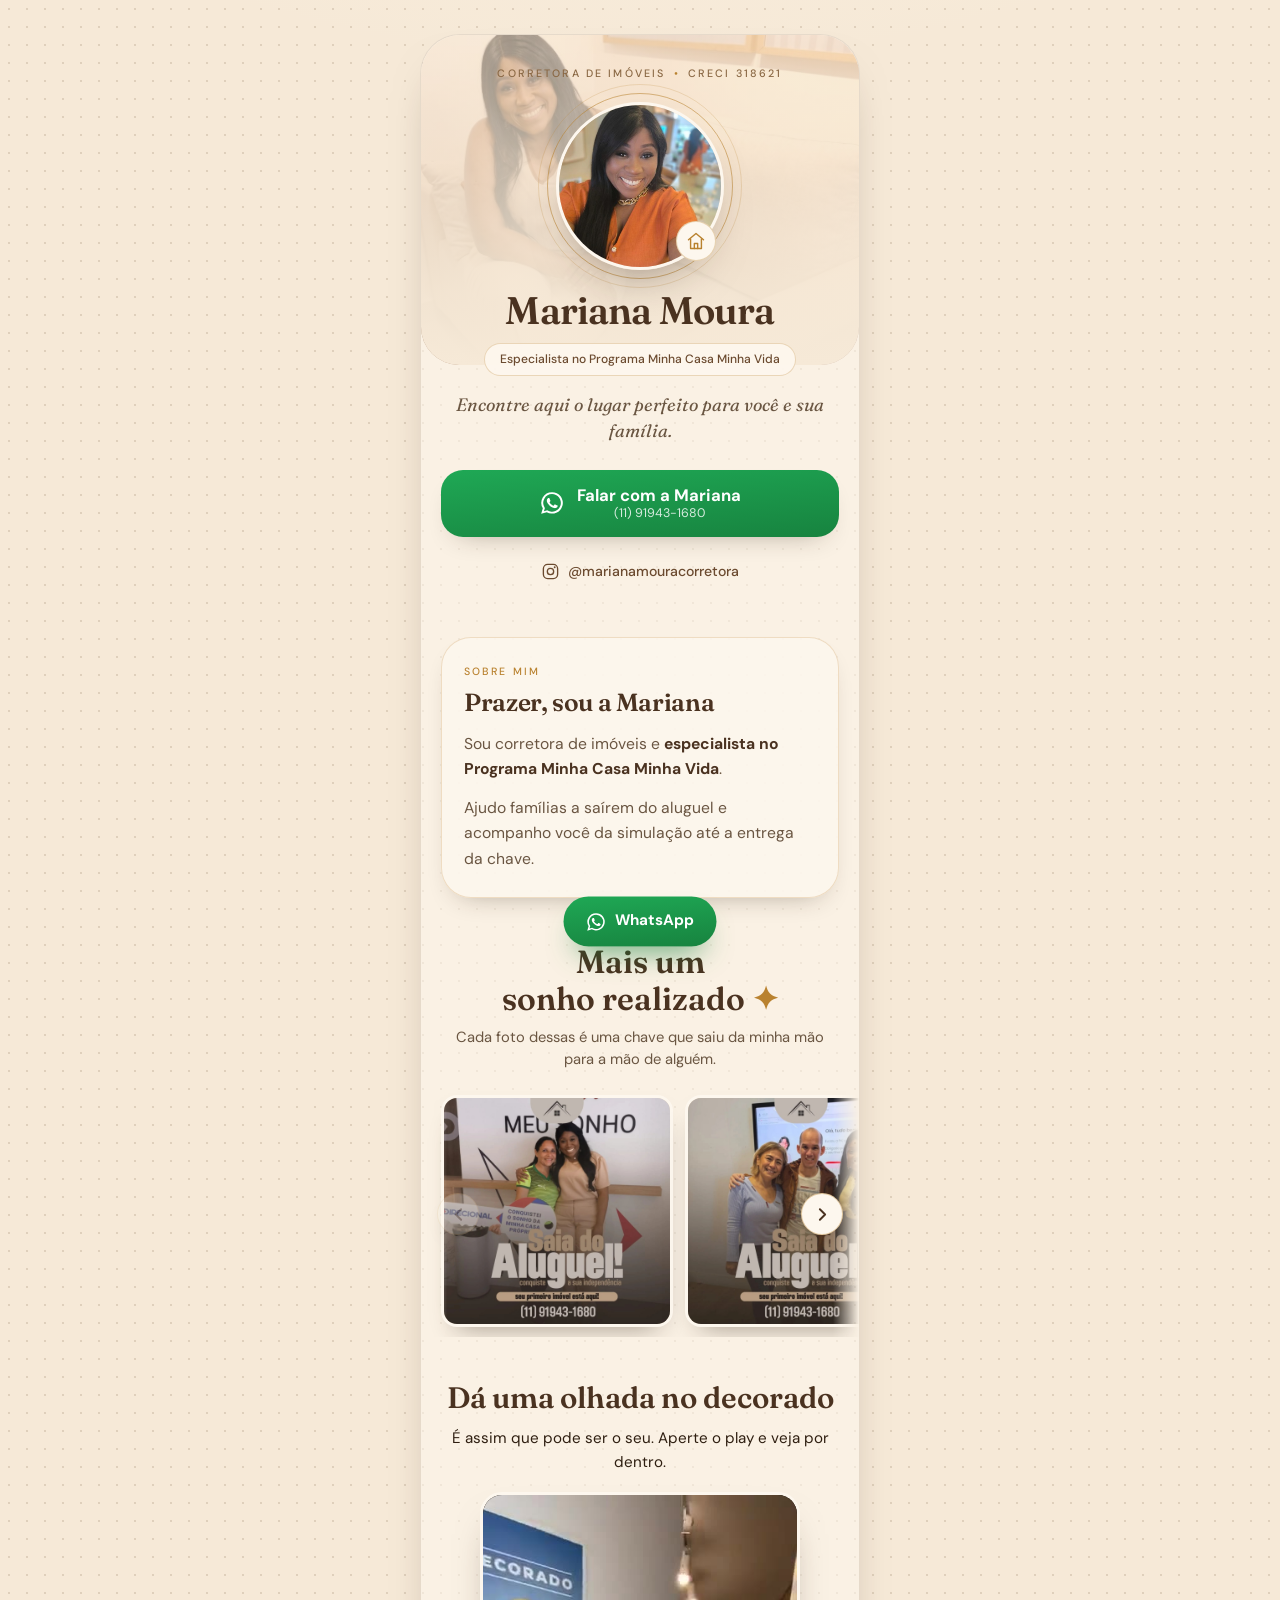
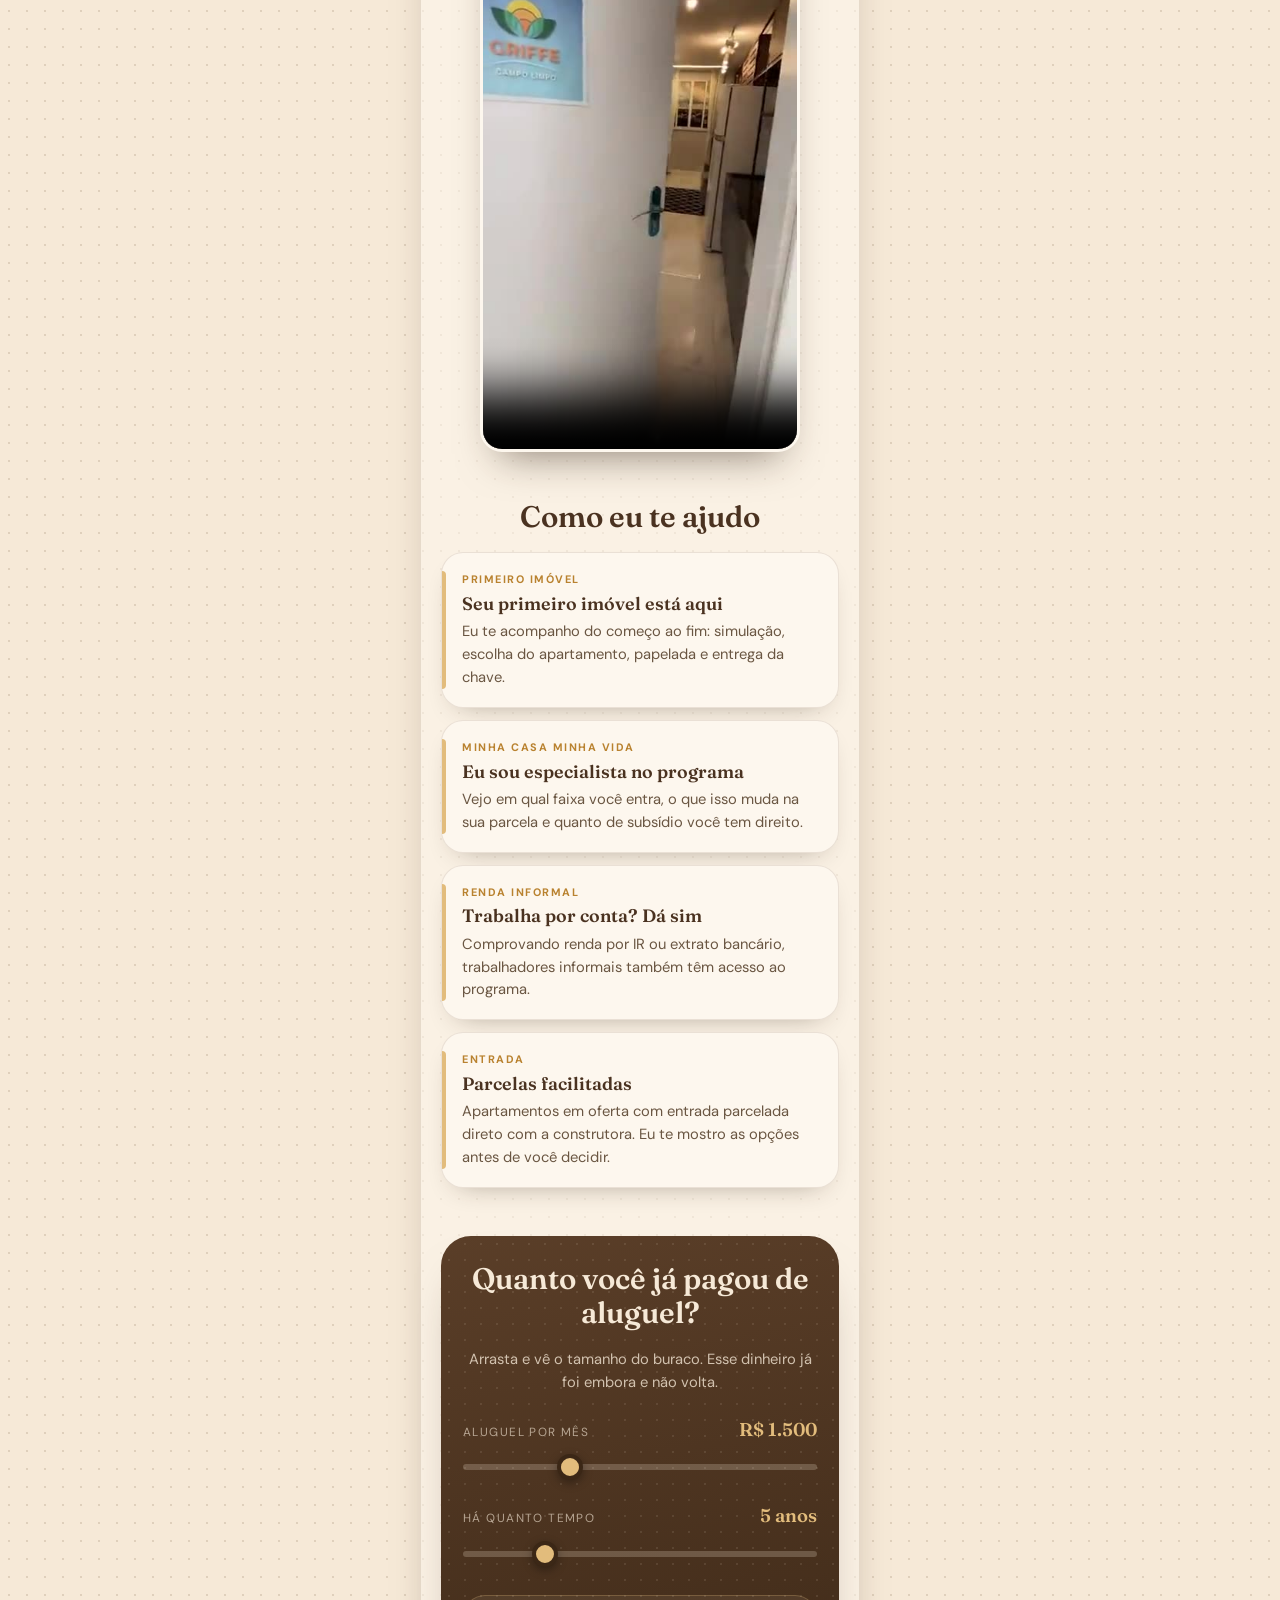
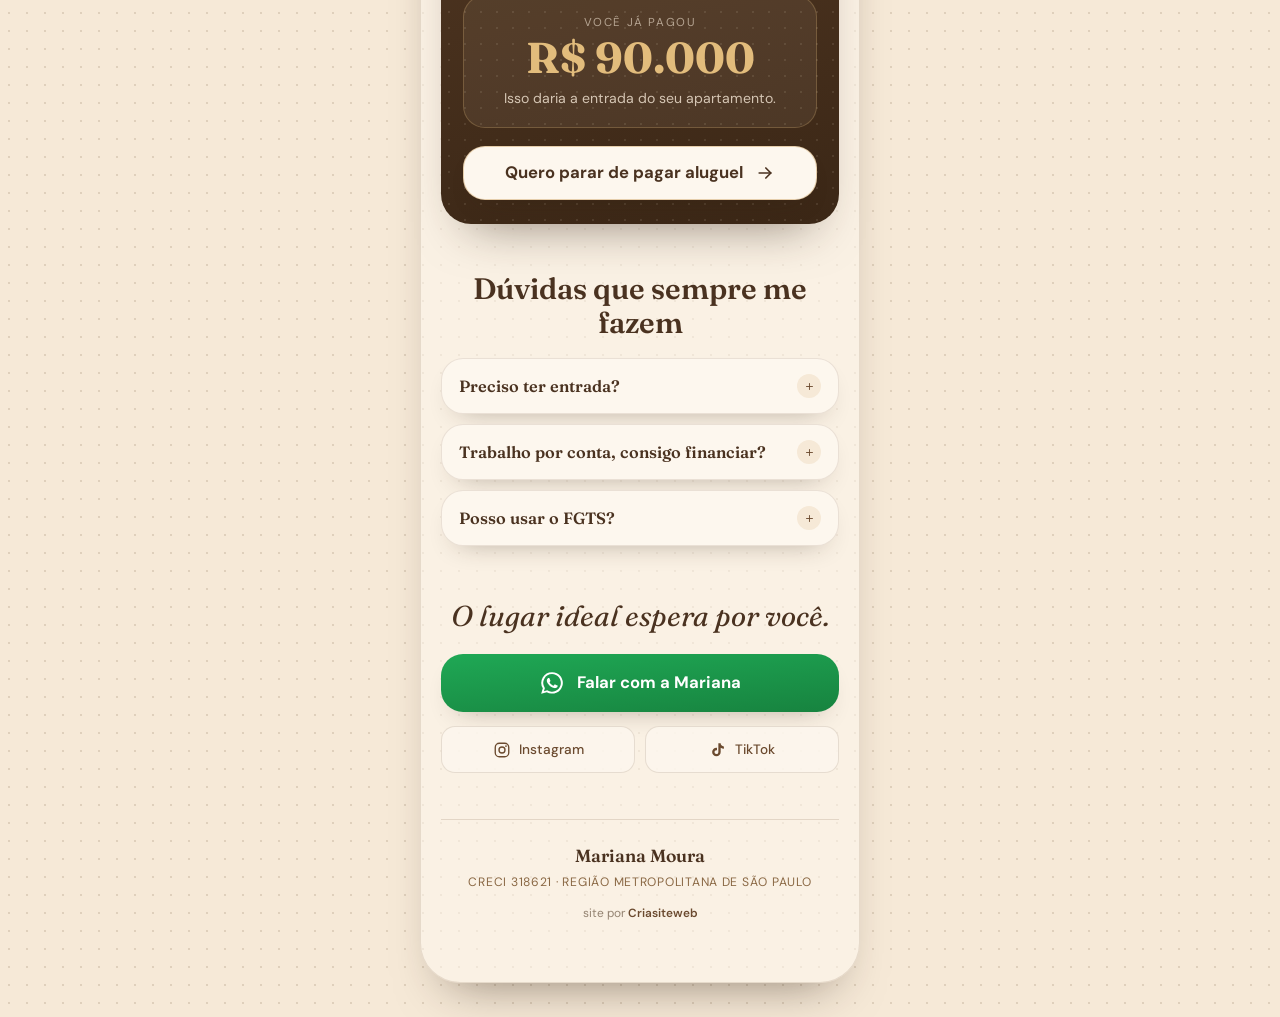
==== index.html @ 73a66cbd "Topo do biosite refeito: rosto em moldura contida, acao no topo, carimbo removido" ====
<!doctype html>
<html lang="pt-BR">
<head>
<meta charset="utf-8">
<meta http-equiv="Cache-Control" content="no-cache, must-revalidate">
<meta http-equiv="Pragma" content="no-cache">
<meta name="viewport" content="width=device-width, initial-scale=1, viewport-fit=cover">
<title>Mariana Moura · Corretora de Imóveis</title>
<meta name="description" content="Mariana Moura, corretora de imóveis e especialista no Programa Minha Casa Minha Vida. Encontre aqui o lugar perfeito para você e sua família.">
<meta name="theme-color" content="#F6E9D7">

<meta property="og:type" content="website">
<meta property="og:title" content="Mariana Moura · Corretora de Imóveis">
<meta property="og:description" content="Especialista no Programa Minha Casa Minha Vida. Saia do aluguel. Seu primeiro imóvel está aqui.">
<meta property="og:image" content="assets/img/mariana-retrato.jpg">

<link rel="icon" href="data:image/svg+xml,<svg xmlns='http://www.w3.org/2000/svg' viewBox='0 0 100 100'><rect width='100' height='100' rx='22' fill='%236B4A2F'/><text y='70' x='50' text-anchor='middle' font-size='58' font-family='Georgia,serif' fill='%23F6E9D7'>M</text></svg>">

<link rel="preconnect" href="https://fonts.googleapis.com">
<link rel="preconnect" href="https://fonts.gstatic.com" crossorigin>
<link href="https://fonts.googleapis.com/css2?family=Fraunces:ital,opsz,wght@0,9..144,400;0,9..144,600;0,9..144,700;1,9..144,400&family=DM+Sans:opsz,wght@9..40,400;9..40,500;9..40,700&display=swap" rel="stylesheet">

<link rel="stylesheet" href="assets/css/estilo.css?v=15">
</head>
<body>

<main class="bio">

  <!-- ============ 1. ROSTO + ACAO (cabecalho unico) ============ -->
  <header class="topo bloco" data-revela>

    <div class="topo__fundo" aria-hidden="true"></div>

    <p class="topo__rotulo">
      <span id="cargo">Corretora de imóveis</span>
      <i aria-hidden="true">&#8226;</i>
      <span id="creci">CRECI 318621</span>
    </p>

    <div class="topo__moldura">
      <img class="topo__foto" src="assets/img/mariana-retrato.jpg"
           alt="Mariana Moura, corretora de imóveis"
           width="565" height="568" fetchpriority="high" decoding="async">
      <span class="topo__selo" aria-hidden="true">
        <svg viewBox="0 0 24 24" fill="none" stroke="currentColor" stroke-width="1.7" stroke-linecap="round" stroke-linejoin="round">
          <path d="M3 10.5 12 3l9 7.5"/><path d="M5.5 9.5V21h13V9.5"/><path d="M10 21v-6h4v6"/>
        </svg>
      </span>
    </div>

    <h1 class="topo__nome">Mariana Moura</h1>

    <p class="topo__especialidade" id="especialidade">Especialista no Programa Minha Casa Minha Vida</p>

    <p class="topo__chamada" id="chamada">Encontre aqui o lugar perfeito para você e sua família.</p>

    <div class="topo__acao">
      <a class="botao botao--zap" id="zapTopo" href="#" target="_blank" rel="noopener">
        <svg class="botao__icone" viewBox="0 0 24 24" fill="currentColor" aria-hidden="true"><path d="M12.04 2a9.9 9.9 0 0 0-8.5 14.96L2 22l5.2-1.5A9.9 9.9 0 1 0 12.04 2Zm0 1.8a8.1 8.1 0 1 1-4.1 15.08l-.3-.17-3.08.89.9-3-.2-.31A8.1 8.1 0 0 1 12.05 3.8Zm4.65 10.3c-.25-.13-1.48-.73-1.7-.81-.23-.09-.4-.13-.56.12s-.64.8-.79.97c-.14.17-.29.19-.54.06a6.6 6.6 0 0 1-1.95-1.2 7.3 7.3 0 0 1-1.35-1.68c-.14-.25-.01-.38.11-.5.11-.12.25-.29.37-.44.12-.15.16-.25.24-.42.08-.17.04-.31-.02-.44-.06-.12-.56-1.35-.77-1.85-.2-.48-.4-.42-.55-.43h-.47c-.16 0-.43.06-.65.31-.23.25-.86.84-.86 2.05s.88 2.38 1 2.55c.13.16 1.73 2.64 4.2 3.7.58.26 1.04.41 1.4.52.59.19 1.13.16 1.55.1.47-.07 1.48-.6 1.69-1.19.2-.58.2-1.08.14-1.19-.06-.1-.23-.16-.48-.29Z"/></svg>
        <span class="botao__texto">
          <b>Falar com a Mariana</b>
          <small id="zapNumero">(11) 91943-1680</small>
        </span>
      </a>

      <a class="linha-insta" id="instaLink" href="https://www.instagram.com/marianamouracorretora/" target="_blank" rel="noopener">
        <svg viewBox="0 0 24 24" fill="none" stroke="currentColor" stroke-width="1.7" aria-hidden="true"><rect x="3" y="3" width="18" height="18" rx="5.5"/><circle cx="12" cy="12" r="4"/><circle cx="17.3" cy="6.7" r="1.2" fill="currentColor" stroke="none"/></svg>
        <span>@marianamouracorretora</span>
      </a>
    </div>

  </header>

  <!-- ============ 2. UM POUCO SOBRE ELA ============ -->
  <section class="sobre bloco" data-revela aria-labelledby="sobreTitulo">
    <p class="sobre__rotulo">Sobre mim</p>
    <h2 class="sobre__titulo" id="sobreTitulo">Prazer, sou a Mariana</h2>
    <div id="sobreTexto"></div>
  </section>

  <!-- ============ 3. MURAL DE ENTREGAS ============ -->
  <section class="mural bloco" data-revela aria-labelledby="muralTitulo">
    <h2 class="mural__titulo" id="muralTitulo">Mais um sonho realizado <i aria-hidden="true">✦</i></h2>
    <p class="mural__legenda" id="muralLegenda">Cada foto dessas é uma chave que saiu da minha mão para a mão de alguém.</p>

    <div class="mural__palco">
      <button class="mural__seta mural__seta--esq" id="muralAntes" type="button" aria-label="Ver a foto anterior">
        <svg viewBox="0 0 24 24" fill="none" stroke="currentColor" stroke-width="2.2" stroke-linecap="round" stroke-linejoin="round" aria-hidden="true"><path d="m15 18-6-6 6-6"/></svg>
      </button>

      <div class="mural__janela">
        <div class="trilho" id="trilho" role="list" aria-label="Fotos de entregas de chave"></div>
      </div>

      <button class="mural__seta mural__seta--dir" id="muralDepois" type="button" aria-label="Ver a próxima foto">
        <svg viewBox="0 0 24 24" fill="none" stroke="currentColor" stroke-width="2.2" stroke-linecap="round" stroke-linejoin="round" aria-hidden="true"><path d="m9 18 6-6-6-6"/></svg>
      </button>
    </div>
  </section>

  <!-- ============ 3b. VÍDEO DO DECORADO ============ -->
  <section class="video bloco" data-revela aria-labelledby="videoTitulo">
    <h2 class="secao__titulo" id="videoTitulo">Dá uma olhada no decorado</h2>
    <p class="video__legenda" id="videoLegenda">É assim que pode ser o seu. Aperte o play e veja por dentro.</p>
    <div class="video__moldura">
      <video id="videoDecorado" controls playsinline preload="none"
             poster="assets/img/decorado-capa.jpg" aria-label="Vídeo do apartamento decorado">
        <source src="assets/video/decorado.mp4" type="video/mp4" />
        Seu navegador não consegue mostrar o vídeo.
      </video>
    </div>
  </section>

  <!-- ============ 4. COMO EU TE AJUDO ============ -->
  <section class="ajuda bloco" data-revela aria-labelledby="ajudaTitulo">
    <h2 class="secao__titulo" id="ajudaTitulo">Como eu te ajudo</h2>
    <div class="ajuda__lista" id="ajudaLista"></div>
  </section>

  <!-- ============ 5. CONTA DO ALUGUEL ============ -->
  <section class="conta bloco" data-revela aria-labelledby="contaTitulo">
    <h2 class="secao__titulo secao__titulo--claro" id="contaTitulo">Quanto você já pagou de aluguel?</h2>
    <p class="conta__texto">Arrasta e vê o tamanho do buraco. Esse dinheiro já foi embora e não volta.</p>

    <label class="campo" for="valorAluguel">
      <span class="campo__rotulo">Aluguel por mês</span>
      <output class="campo__valor" id="valorSaida">R$ 1.500</output>
    </label>
    <input class="slider" type="range" id="valorAluguel" min="500" max="4000" step="50" value="1500" aria-describedby="valorSaida">

    <label class="campo" for="anosAluguel">
      <span class="campo__rotulo">Há quanto tempo</span>
      <output class="campo__valor" id="anosSaida">5 anos</output>
    </label>
    <input class="slider" type="range" id="anosAluguel" min="1" max="20" step="1" value="5" aria-describedby="anosSaida">

    <div class="conta__placar" aria-live="polite">
      <span class="conta__rotulo">Você já pagou</span>
      <strong class="conta__total" id="contaTotal">R$ 90.000</strong>
      <span class="conta__remate">Isso daria a entrada do seu apartamento.</span>
    </div>

    <a class="botao botao--claro" id="zapConta" href="#" target="_blank" rel="noopener">
      <span class="botao__texto"><b>Quero parar de pagar aluguel</b></span>
      <svg class="botao__seta" viewBox="0 0 24 24" fill="none" stroke="currentColor" stroke-width="2" stroke-linecap="round" stroke-linejoin="round" aria-hidden="true"><path d="M5 12h14"/><path d="m13 6 6 6-6 6"/></svg>
    </a>
  </section>

  <!-- ============ 6. DÚVIDAS ============ -->
  <section class="duvidas bloco" data-revela aria-labelledby="duvidasTitulo">
    <h2 class="secao__titulo" id="duvidasTitulo">Dúvidas que sempre me fazem</h2>
    <div class="duvidas__lista" id="duvidasLista"></div>
  </section>

  <!-- ============ 7. FECHAMENTO ============ -->
  <section class="fim bloco" data-revela>
    <p class="fim__frase" id="fimFrase">O lugar ideal espera por você.</p>
    <a class="botao botao--zap" id="zapFim" href="#" target="_blank" rel="noopener">
      <svg class="botao__icone" viewBox="0 0 24 24" fill="currentColor" aria-hidden="true"><path d="M12.04 2a9.9 9.9 0 0 0-8.5 14.96L2 22l5.2-1.5A9.9 9.9 0 1 0 12.04 2Zm0 1.8a8.1 8.1 0 1 1-4.1 15.08l-.3-.17-3.08.89.9-3-.2-.31A8.1 8.1 0 0 1 12.05 3.8Zm4.65 10.3c-.25-.13-1.48-.73-1.7-.81-.23-.09-.4-.13-.56.12s-.64.8-.79.97c-.14.17-.29.19-.54.06a6.6 6.6 0 0 1-1.95-1.2 7.3 7.3 0 0 1-1.35-1.68c-.14-.25-.01-.38.11-.5.11-.12.25-.29.37-.44.12-.15.16-.25.24-.42.08-.17.04-.31-.02-.44-.06-.12-.56-1.35-.77-1.85-.2-.48-.4-.42-.55-.43h-.47c-.16 0-.43.06-.65.31-.23.25-.86.84-.86 2.05s.88 2.38 1 2.55c.13.16 1.73 2.64 4.2 3.7.58.26 1.04.41 1.4.52.59.19 1.13.16 1.55.1.47-.07 1.48-.6 1.69-1.19.2-.58.2-1.08.14-1.19-.06-.1-.23-.16-.48-.29Z"/></svg>
      <span class="botao__texto"><b>Falar com a Mariana</b></span>
    </a>

    <div class="atalhos">
      <a class="atalho" id="atalhoInsta" href="https://www.instagram.com/marianamouracorretora/" target="_blank" rel="noopener">
        <svg viewBox="0 0 24 24" fill="none" stroke="currentColor" stroke-width="1.8" aria-hidden="true"><rect x="3" y="3" width="18" height="18" rx="5.5"/><circle cx="12" cy="12" r="4"/><circle cx="17.3" cy="6.7" r="1.2" fill="currentColor" stroke="none"/></svg>
        <span>Instagram</span>
      </a>
      <a class="atalho" id="atalhoTiktok" href="https://www.tiktok.com/@marianamoura1165" target="_blank" rel="noopener">
        <svg viewBox="0 0 24 24" fill="currentColor" aria-hidden="true"><path d="M16.6 5.82a4.28 4.28 0 0 1-1.02-2.82h-3.1v11.9a2.6 2.6 0 0 1-2.6 2.5 2.6 2.6 0 0 1 0-5.2c.27 0 .53.05.78.13V9.15a5.72 5.72 0 0 0-.78-.06 5.7 5.7 0 1 0 5.7 5.7V8.9a7.32 7.32 0 0 0 4.3 1.38V7.18a4.28 4.28 0 0 1-3.28-1.36Z"/></svg>
        <span>TikTok</span>
      </a>
    </div>
  </section>

  <footer class="rodape">
    <p class="rodape__marca">Mariana Moura</p>
    <p class="rodape__dados"><span id="rodapeCreci">CRECI 318621</span> · <span id="rodapeRegiao">[CONFIRMAR REGIÃO]</span></p>
    <p class="rodape__credito">site por <b>Criasiteweb</b></p>
  </footer>

</main>

<!-- botão fixo que aparece depois do primeiro rolar -->
<a class="flutuante" id="zapFlutuante" href="#" target="_blank" rel="noopener" aria-label="Falar com a Mariana no WhatsApp">
  <svg viewBox="0 0 24 24" fill="currentColor" aria-hidden="true"><path d="M12.04 2a9.9 9.9 0 0 0-8.5 14.96L2 22l5.2-1.5A9.9 9.9 0 1 0 12.04 2Zm0 1.8a8.1 8.1 0 1 1-4.1 15.08l-.3-.17-3.08.89.9-3-.2-.31A8.1 8.1 0 0 1 12.05 3.8Zm4.65 10.3c-.25-.13-1.48-.73-1.7-.81-.23-.09-.4-.13-.56.12s-.64.8-.79.97c-.14.17-.29.19-.54.06a6.6 6.6 0 0 1-1.95-1.2 7.3 7.3 0 0 1-1.35-1.68c-.14-.25-.01-.38.11-.5.11-.12.25-.29.37-.44.12-.15.16-.25.24-.42.08-.17.04-.31-.02-.44-.06-.12-.56-1.35-.77-1.85-.2-.48-.4-.42-.55-.43h-.47c-.16 0-.43.06-.65.31-.23.25-.86.84-.86 2.05s.88 2.38 1 2.55c.13.16 1.73 2.64 4.2 3.7.58.26 1.04.41 1.4.52.59.19 1.13.16 1.55.1.47-.07 1.48-.6 1.69-1.19.2-.58.2-1.08.14-1.19-.06-.1-.23-.16-.48-.29Z"/></svg>
  <span>WhatsApp</span>
</a>

<script src="assets/js/dados.js?v=15"></script>
<script src="assets/js/app.js?v=15"></script>
</body>
</html>
---- assets/css/estilo.css ----
/* ==================================================================
   MARIANA MOURA · biosite
   Paleta tirada das artes reais do Instagram dela:
   areia, marrom-chocolate e dourado.
   ================================================================== */

:root{
  --areia:        #F6E9D7;
  --areia-escura: #EBD9BF;
  --creme:        #FDF7EE;
  --branco:       #FFFDFA;

  --cafe:         #4A3220;
  --marrom:       #6B4A2F;
  --marrom-claro: #8A6844;
  --tinta:        #2E1E10;
  --tinta-suave:  #6A5642;

  --dourado:      #B9822F;
  --dourado-claro:#E2BC7C;

  --zap:          #1FA855;
  --zap-escuro:   #17833F;

  --raio:   22px;
  --raio-g: 30px;
  --arco:   50% 50% 16px 16px / 32% 32% 16px 16px;

  --sombra:    0 12px 28px -18px rgba(46,30,16,.45);
  --sombra-g:  0 26px 50px -28px rgba(46,30,16,.55);

  --display: "Fraunces", Georgia, "Times New Roman", serif;
  --corpo:   "DM Sans", system-ui, -apple-system, "Segoe UI", sans-serif;

  --largura: 440px;
}

*, *::before, *::after{ box-sizing: border-box; }

html{ -webkit-text-size-adjust: 100%; }

body{
  margin: 0;
  font-family: var(--corpo);
  color: var(--tinta);
  background-color: var(--areia);
  /* malha de bolinhas: mesmo grafismo das artes dela */
  background-image:
    radial-gradient(rgba(107,74,47,.16) 1.1px, transparent 1.2px),
    radial-gradient(1200px 700px at 50% -10%, #FBF1E2 0%, rgba(251,241,226,0) 70%);
  background-size: 18px 18px, 100% 100%;
  line-height: 1.55;
  overflow-x: hidden;
}

img{ max-width: 100%; display: block; }
a{ color: inherit; }

/* ---------- coluna única, estreita: é um biosite ---------- */
.bio{
  width: 100%;
  max-width: var(--largura);
  margin: 0 auto;
  padding: 26px 20px 140px;
}

@media (min-width: 900px){
  .bio{
    margin: 34px auto;
    background: rgba(253,247,238,.55);
    border: 1px solid rgba(107,74,47,.14);
    border-radius: 40px;
    box-shadow: var(--sombra-g);
    padding-bottom: 60px;
  }
}

/* ---------- entrada por bloco ---------- */
.bloco{
  opacity: 0;
  transform: translateY(26px);
  transition: opacity .7s cubic-bezier(.22,.8,.3,1), transform .7s cubic-bezier(.22,.8,.3,1);
  will-change: opacity, transform;
}
.bloco.visivel{ opacity: 1; transform: none; }

@media (prefers-reduced-motion: reduce){
  .bloco{ opacity: 1; transform: none; transition: none; }
}

/* ================= 1. ROSTO ================= */
.topo{ position: relative; text-align: center; padding-top: 4px; }

/* tudo do cabeçalho fica por cima do fundo */
.topo > *:not(.topo__fundo){ position: relative; z-index: 1; }

/* foto dela no decorado, sangrando como ambientação atrás do cabeçalho */
.topo__fundo{
  position: absolute;
  top: -26px;
  left: -20px;
  right: -20px;
  height: 330px;
  z-index: 0;
  overflow: hidden;
  border-radius: 0 0 38px 38px;
}
.topo__fundo::before{
  content: "";
  position: absolute;
  inset: 0;
  background: url("../img/mariana-sofa.jpg") 62% 16% / cover no-repeat;
  filter: saturate(.92);
}
.topo__fundo::after{
  /* véu na cor da areia: a foto vira ambiente, o texto continua legível */
  content: "";
  position: absolute;
  inset: 0;
  background: linear-gradient(180deg,
    rgba(246,233,215,.58) 0%,
    rgba(246,233,215,.76) 42%,
    rgba(246,233,215,.95) 78%,
    var(--areia) 100%);
}

@media (min-width: 900px){
  .topo__fundo{ border-radius: 40px 40px 38px 38px; }
}

/* etiqueta fina em caixa alta, acima do rosto */
.topo__rotulo{
  margin: 0 0 20px;
  font-size: .67rem;
  font-weight: 500;
  letter-spacing: .2em;
  text-transform: uppercase;
  color: var(--marrom-claro);
}
.topo__rotulo i{ color: var(--dourado); font-style: normal; margin: 0 3px; }

/* moldura do rosto: bolinha de perfil, com anel duplo dourado */
.topo__moldura{
  position: relative;
  width: min(168px, 43vw);
  aspect-ratio: 1;
  margin: 0 auto 20px;
}
.topo__moldura::before{
  content: "";
  position: absolute;
  inset: -9px;
  border: 1.5px solid rgba(185,130,47,.55);
  border-radius: 50%;
  z-index: 0;
}
.topo__moldura::after{
  content: "";
  position: absolute;
  inset: -18px;
  border: 1px solid rgba(185,130,47,.2);
  border-radius: 50%;
  z-index: 0;
}

.topo__foto{
  position: relative;
  z-index: 1;
  display: block;
  width: 100%;
  height: 100%;
  object-fit: cover;
  object-position: center 18%;
  border-radius: 50%;
  border: 3px solid var(--creme);
  box-shadow: var(--sombra-g);
}

.topo__selo{
  position: absolute;
  z-index: 2;
  right: 5%;
  bottom: 5%;
  width: 40px;
  height: 40px;
  display: grid;
  place-items: center;
  background: var(--creme);
  color: var(--dourado);
  border: 1px solid rgba(185,130,47,.32);
  border-radius: 50%;
  box-shadow: var(--sombra);
}
.topo__selo svg{ width: 20px; height: 20px; }

.topo__nome{
  font-family: var(--display);
  font-weight: 600;
  font-size: clamp(1.95rem, 8.4vw, 2.4rem);
  line-height: 1.06;
  letter-spacing: -.022em;
  color: var(--cafe);
  margin: 0;
}

.topo__especialidade{
  display: inline-block;
  margin: 13px 0 0;
  padding: 6px 15px;
  font-size: .755rem;
  font-weight: 500;
  color: var(--marrom);
  background: rgba(253,247,238,.92);
  border: 1px solid rgba(185,130,47,.28);
  border-radius: 999px;
}

.topo__chamada{
  font-family: var(--display);
  font-style: italic;
  font-size: 1.12rem;
  line-height: 1.45;
  color: var(--tinta-suave);
  margin: 16px 8px 0;
}

.topo__acao{ margin-top: 26px; }

/* ================= 2. AÇÃO ================= */
.acao{ margin-top: 26px; }

.botao{
  display: flex;
  align-items: center;
  justify-content: center;
  gap: 12px;
  width: 100%;
  padding: 16px 20px;
  border-radius: var(--raio);
  text-decoration: none;
  font-family: var(--corpo);
  box-shadow: var(--sombra);
  transition: transform .18s ease, box-shadow .18s ease;
}
.botao:active{ transform: scale(.985); }

.botao--zap{
  background: linear-gradient(175deg, var(--zap) 0%, var(--zap-escuro) 100%);
  color: #fff;
}
.botao--claro{
  background: var(--creme);
  color: var(--cafe);
  border: 1px solid rgba(185,130,47,.35);
}

.botao__icone{ width: 26px; height: 26px; flex: none; }
.botao__seta{ width: 20px; height: 20px; flex: none; }
.botao__texto{ display: flex; flex-direction: column; line-height: 1.2; }
.botao__texto b{ font-size: 1.04rem; font-weight: 700; }
.botao__texto small{ font-size: .78rem; opacity: .82; }

.linha-insta{
  display: flex;
  align-items: center;
  justify-content: center;
  gap: 8px;
  margin-top: 14px;
  padding: 10px;
  font-size: .88rem;
  font-weight: 500;
  color: var(--marrom);
  text-decoration: none;
}
.linha-insta svg{ width: 19px; height: 19px; }

/* ================= 3. MURAL ================= */
.mural{
  margin-top: 46px;
  text-align: center;
}


.mural__titulo{
  font-family: var(--display);
  font-weight: 600;
  font-size: clamp(1.6rem, 7vw, 2rem);
  line-height: 1.15;
  color: var(--cafe);
  margin: 6px 0 8px;
}
.mural__titulo i{ color: var(--dourado); font-style: normal; }

.mural__legenda{
  margin: 0 8px 20px;
  font-size: .92rem;
  color: var(--tinta-suave);
}

/* trilho que anda sozinho */
/* palco: a janela das fotos com uma seta de cada lado */
.mural__palco{
  position: relative;
}

.mural__seta{
  position: absolute;
  top: 50%;
  z-index: 3;
  transform: translateY(-50%);
  width: 42px;
  height: 42px;
  display: grid;
  place-items: center;
  padding: 0;
  border: 1px solid rgba(185,130,47,.4);
  border-radius: 50%;
  background: var(--creme);
  color: var(--cafe);
  box-shadow: 0 10px 22px -10px rgba(46,30,16,.55);
  cursor: pointer;
  transition: opacity .25s ease, transform .18s ease;
}
.mural__seta svg{ width: 21px; height: 21px; }
.mural__seta:active{ transform: translateY(-50%) scale(.92); }
.mural__seta--esq{ left: -4px; }
.mural__seta--dir{ right: -4px; }
.mural__seta--off{ opacity: .25; pointer-events: none; }

.mural__janela{
  overflow-x: auto;
  overflow-y: hidden;
  -webkit-overflow-scrolling: touch;
  overscroll-behavior-x: contain;
  scroll-snap-type: x mandatory;
  scroll-padding-left: 20px;
  scrollbar-width: none;
  margin: 0 -20px;      /* anula o respiro da coluna: as fotos vão de borda a borda */
  padding: 4px 0 10px;
  -webkit-mask-image: linear-gradient(90deg, transparent 0, #000 26px, #000 calc(100% - 26px), transparent 100%);
          mask-image: linear-gradient(90deg, transparent 0, #000 26px, #000 calc(100% - 26px), transparent 100%);
}

.mural__janela::-webkit-scrollbar{ display: none; }

/* o trilho anda sozinho pelo JavaScript e aceita o dedo a qualquer momento:
   no celular a animação de CSS era desligada pela economia de bateria */
.trilho{
  display: flex;
  gap: 12px;
  width: max-content;
  padding: 0 20px;
}

/* altura fixa, largura pelo formato natural da foto: nada é espremido */
.cartao{
  flex: none;
  scroll-snap-align: start;
  height: 204px;
  margin: 0;
  border-radius: 16px;
  overflow: hidden;
  background: var(--areia-escura);
  box-shadow: 0 14px 26px -16px rgba(46,30,16,.5);
  border: 3px solid var(--creme);
}
.cartao img{
  height: 100%;
  width: auto;
  display: block;
  /* nada de corte: a arte entra inteira, com a proporção que ela publicou */
  object-fit: contain;
}
.cartao{ height: 232px; }

/* ================= 4. COMO EU TE AJUDO ================= */
.sobre{
  margin-top: 44px;
  padding: 26px 22px;
  background: rgba(253,247,238,.82);
  border: 1px solid rgba(185,130,47,.22);
  border-radius: var(--raio-g);
  box-shadow: var(--sombra);
}
.sobre__rotulo{
  margin: 0 0 8px;
  font-size: .66rem;
  font-weight: 500;
  letter-spacing: .2em;
  text-transform: uppercase;
  color: var(--dourado);
}
.sobre__titulo{
  font-family: var(--display);
  font-weight: 600;
  font-size: 1.55rem;
  line-height: 1.15;
  letter-spacing: -.015em;
  color: var(--cafe);
  margin: 0 0 14px;
}
.sobre__texto{
  margin: 0 0 13px;
  font-size: .98rem;
  line-height: 1.62;
  color: var(--tinta-suave);
}
.sobre__texto:last-child{ margin-bottom: 0; }
.sobre__texto b{ color: var(--cafe); font-weight: 700; }

.ajuda{ margin-top: 48px; }

.secao__titulo{
  font-family: var(--display);
  font-weight: 600;
  font-size: clamp(1.5rem, 6.5vw, 1.85rem);
  line-height: 1.15;
  color: var(--cafe);
  margin: 0 0 18px;
  text-align: center;
}
.secao__titulo--claro{ color: var(--areia); }

.ajuda__lista{ display: grid; gap: 12px; }

.item{
  position: relative;
  padding: 18px 18px 18px 20px;
  background: var(--creme);
  border: 1px solid rgba(107,74,47,.13);
  border-radius: var(--raio);
  box-shadow: var(--sombra);
}
.item::before{
  content: "";
  position: absolute;
  left: 0; top: 18px; bottom: 18px;
  width: 4px;
  border-radius: 0 4px 4px 0;
  background: var(--dourado-claro);
}
.item__etiqueta{
  display: block;
  font-size: .68rem;
  letter-spacing: .14em;
  text-transform: uppercase;
  color: var(--dourado);
  font-weight: 700;
  margin-bottom: 5px;
}
.item__titulo{
  font-family: var(--display);
  font-size: 1.12rem;
  font-weight: 600;
  color: var(--cafe);
  margin: 0 0 5px;
  line-height: 1.25;
}
.item__texto{
  margin: 0;
  font-size: .92rem;
  color: var(--tinta-suave);
}

/* ================= 5. CONTA DO ALUGUEL ================= */
.conta{
  margin-top: 48px;
  padding: 26px 22px 24px;
  background:
    radial-gradient(rgba(246,233,215,.10) 1px, transparent 1.1px) 0 0/16px 16px,
    linear-gradient(170deg, #5A3E28 0%, #3B2716 100%);
  border-radius: var(--raio-g);
  box-shadow: var(--sombra-g);
  color: var(--areia);
}

.conta__texto{
  margin: 0 0 22px;
  text-align: center;
  font-size: .92rem;
  color: rgba(246,233,215,.78);
}

.campo{
  display: flex;
  align-items: baseline;
  justify-content: space-between;
  gap: 10px;
  margin-bottom: 6px;
}
.campo__rotulo{
  font-size: .74rem;
  letter-spacing: .12em;
  text-transform: uppercase;
  color: rgba(246,233,215,.62);
}
.campo__valor{
  font-family: var(--display);
  font-size: 1.16rem;
  font-weight: 600;
  color: var(--dourado-claro);
}

.slider{
  -webkit-appearance: none;
  appearance: none;
  width: 100%;
  height: 34px;
  margin: 0 0 18px;
  background: transparent;
  cursor: pointer;
}
.slider::-webkit-slider-runnable-track{
  height: 6px;
  border-radius: 99px;
  background: rgba(246,233,215,.22);
}
.slider::-moz-range-track{
  height: 6px;
  border-radius: 99px;
  background: rgba(246,233,215,.22);
}
.slider::-webkit-slider-thumb{
  -webkit-appearance: none;
  width: 26px; height: 26px;
  margin-top: -10px;
  border-radius: 50%;
  background: var(--dourado-claro);
  border: 4px solid #3B2716;
  box-shadow: 0 3px 10px rgba(0,0,0,.35);
}
.slider::-moz-range-thumb{
  width: 20px; height: 20px;
  border-radius: 50%;
  background: var(--dourado-claro);
  border: 4px solid #3B2716;
}
.slider:focus-visible{ outline: 2px solid var(--dourado-claro); outline-offset: 6px; }

.conta__placar{
  display: grid;
  gap: 2px;
  text-align: center;
  padding: 18px 14px;
  margin: 6px 0 18px;
  background: rgba(246,233,215,.07);
  border: 1px solid rgba(226,188,124,.25);
  border-radius: var(--raio);
}
.conta__rotulo{
  font-size: .72rem;
  letter-spacing: .14em;
  text-transform: uppercase;
  color: rgba(246,233,215,.6);
}
.conta__total{
  font-family: var(--display);
  font-size: clamp(2rem, 10vw, 2.7rem);
  font-weight: 700;
  line-height: 1.1;
  color: var(--dourado-claro);
}
.conta__remate{
  font-size: .88rem;
  color: rgba(246,233,215,.8);
  margin-top: 4px;
}

/* ================= 6. DÚVIDAS ================= */
.duvidas{ margin-top: 48px; }
.duvidas__lista{ display: grid; gap: 10px; }

.duvida{
  background: var(--creme);
  border: 1px solid rgba(107,74,47,.13);
  border-radius: var(--raio);
  box-shadow: var(--sombra);
  overflow: hidden;
}
.duvida__botao{
  display: flex;
  align-items: center;
  justify-content: space-between;
  gap: 12px;
  width: 100%;
  padding: 15px 17px;
  background: none;
  border: 0;
  text-align: left;
  font-family: var(--display);
  font-size: 1.02rem;
  font-weight: 600;
  color: var(--cafe);
  cursor: pointer;
}
.duvida__mais{
  flex: none;
  width: 24px; height: 24px;
  display: grid; place-items: center;
  border-radius: 50%;
  background: var(--areia);
  color: var(--marrom);
  font-size: 1rem;
  line-height: 1;
  transition: transform .25s ease;
}
.duvida.aberta .duvida__mais{ transform: rotate(45deg); }

.duvida__corpo{
  display: grid;
  grid-template-rows: 0fr;
  transition: grid-template-rows .3s ease;
}
.duvida.aberta .duvida__corpo{ grid-template-rows: 1fr; }
.duvida__corpo > div{ overflow: hidden; }
.duvida__corpo p{
  margin: 0;
  padding: 0 17px 16px;
  font-size: .92rem;
  color: var(--tinta-suave);
}

/* ================= 7. FECHAMENTO ================= */
.fim{
  margin-top: 50px;
  text-align: center;
}
.fim__frase{
  font-family: var(--display);
  font-style: italic;
  font-size: clamp(1.45rem, 7vw, 1.8rem);
  line-height: 1.3;
  color: var(--cafe);
  margin: 0 0 20px;
}

.atalho svg{ width: 18px; height: 18px; flex: none; }

.atalhos{
  display: flex;
  gap: 10px;
  margin-top: 14px;
}
.atalho{
  flex: 1;
  display: flex;
  align-items: center;
  justify-content: center;
  gap: 8px;
  padding: 12px 8px;
  font-size: .85rem;
  font-weight: 500;
  color: var(--marrom);
  text-decoration: none;
  background: rgba(253,247,238,.8);
  border: 1px solid rgba(107,74,47,.15);
  border-radius: 14px;
}

/* ================= RODAPÉ ================= */
.rodape{
  margin-top: 46px;
  padding-top: 22px;
  border-top: 1px solid rgba(107,74,47,.16);
  text-align: center;
}
.rodape__marca{
  font-family: var(--display);
  font-size: 1.1rem;
  font-weight: 600;
  color: var(--cafe);
  margin: 0 0 4px;
}
.rodape__dados{
  margin: 0 0 12px;
  font-size: .76rem;
  letter-spacing: .06em;
  text-transform: uppercase;
  color: var(--marrom-claro);
}
.rodape__credito b{ color: var(--marrom); font-weight: 600; }

.rodape__credito{
  margin: 0;
  font-size: .74rem;
  color: rgba(106,86,66,.7);
}
.rodape__credito a{ color: var(--marrom); }

/* ================= BOTÃO FLUTUANTE ================= */
.flutuante{
  position: fixed;
  left: 50%;
  bottom: 18px;
  transform: translate(-50%, 130%);
  display: inline-flex;
  align-items: center;
  gap: 9px;
  padding: 13px 22px;
  background: linear-gradient(175deg, var(--zap) 0%, var(--zap-escuro) 100%);
  color: #fff;
  text-decoration: none;
  font-weight: 700;
  font-size: .95rem;
  border-radius: 999px;
  box-shadow: 0 16px 30px -14px rgba(23,131,63,.8);
  transition: transform .35s cubic-bezier(.22,.8,.3,1);
  z-index: 50;
}
.flutuante svg{ width: 21px; height: 21px; }
.flutuante.aparece{ transform: translate(-50%, 0); }

/* marcador de pendência: o que ainda falta preencher fica visível */
.pendente{
  background: rgba(185,130,47,.18);
  border-bottom: 2px dotted var(--dourado);
  padding: 0 3px;
  border-radius: 3px;
}

/* ================= 3b. VÍDEO DO DECORADO ================= */
.video{ margin-top: 44px; }
.video__legenda{
  margin: -6px 0 18px;
  text-align: center;
  font-size: .95rem;
  line-height: 1.55;
  color: var(--cafe-claro);
}
.video__moldura{
  position: relative;
  max-width: 320px;
  margin: 0 auto;
  border-radius: 22px;
  overflow: hidden;
  border: 3px solid var(--creme);
  background: var(--areia-escura);
  box-shadow: 0 22px 40px -20px rgba(46,30,16,.55);
}
.video__moldura video{
  display: block;
  width: 100%;
  height: auto;
  background: #000;
}
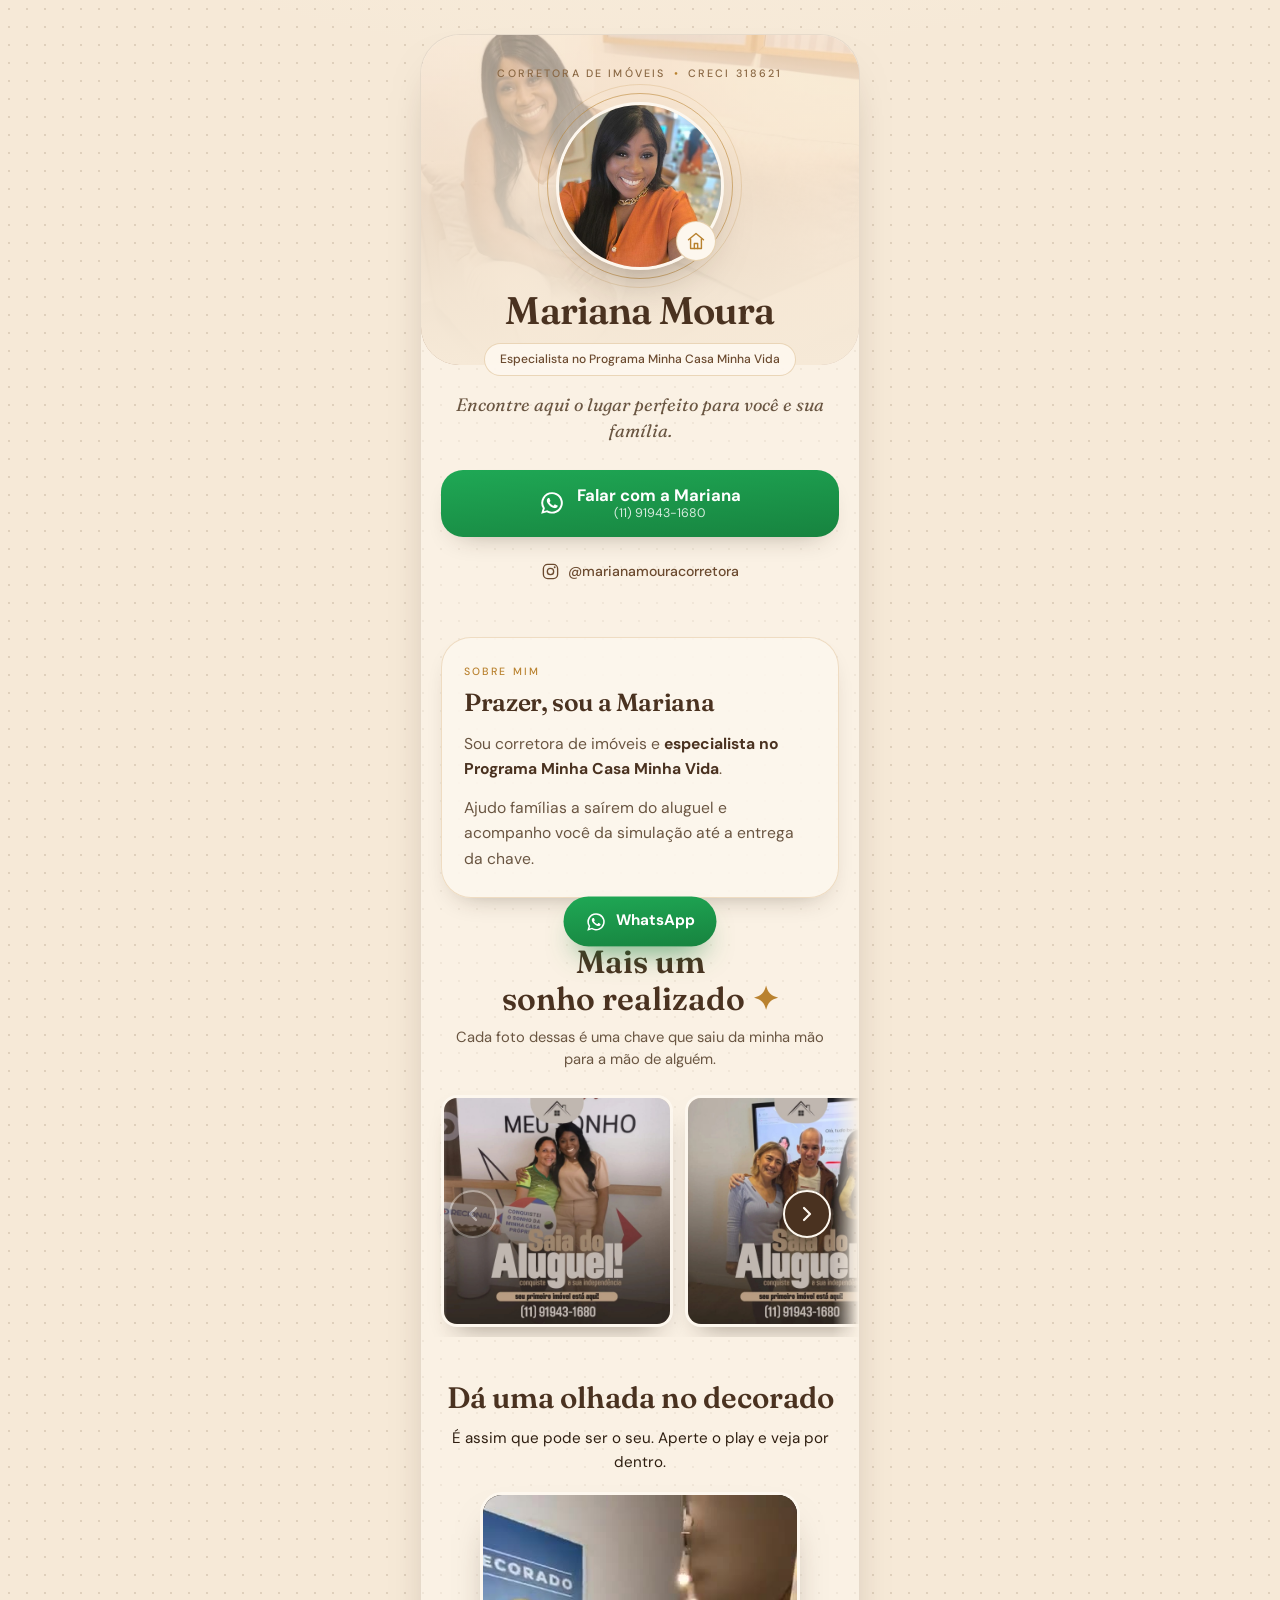
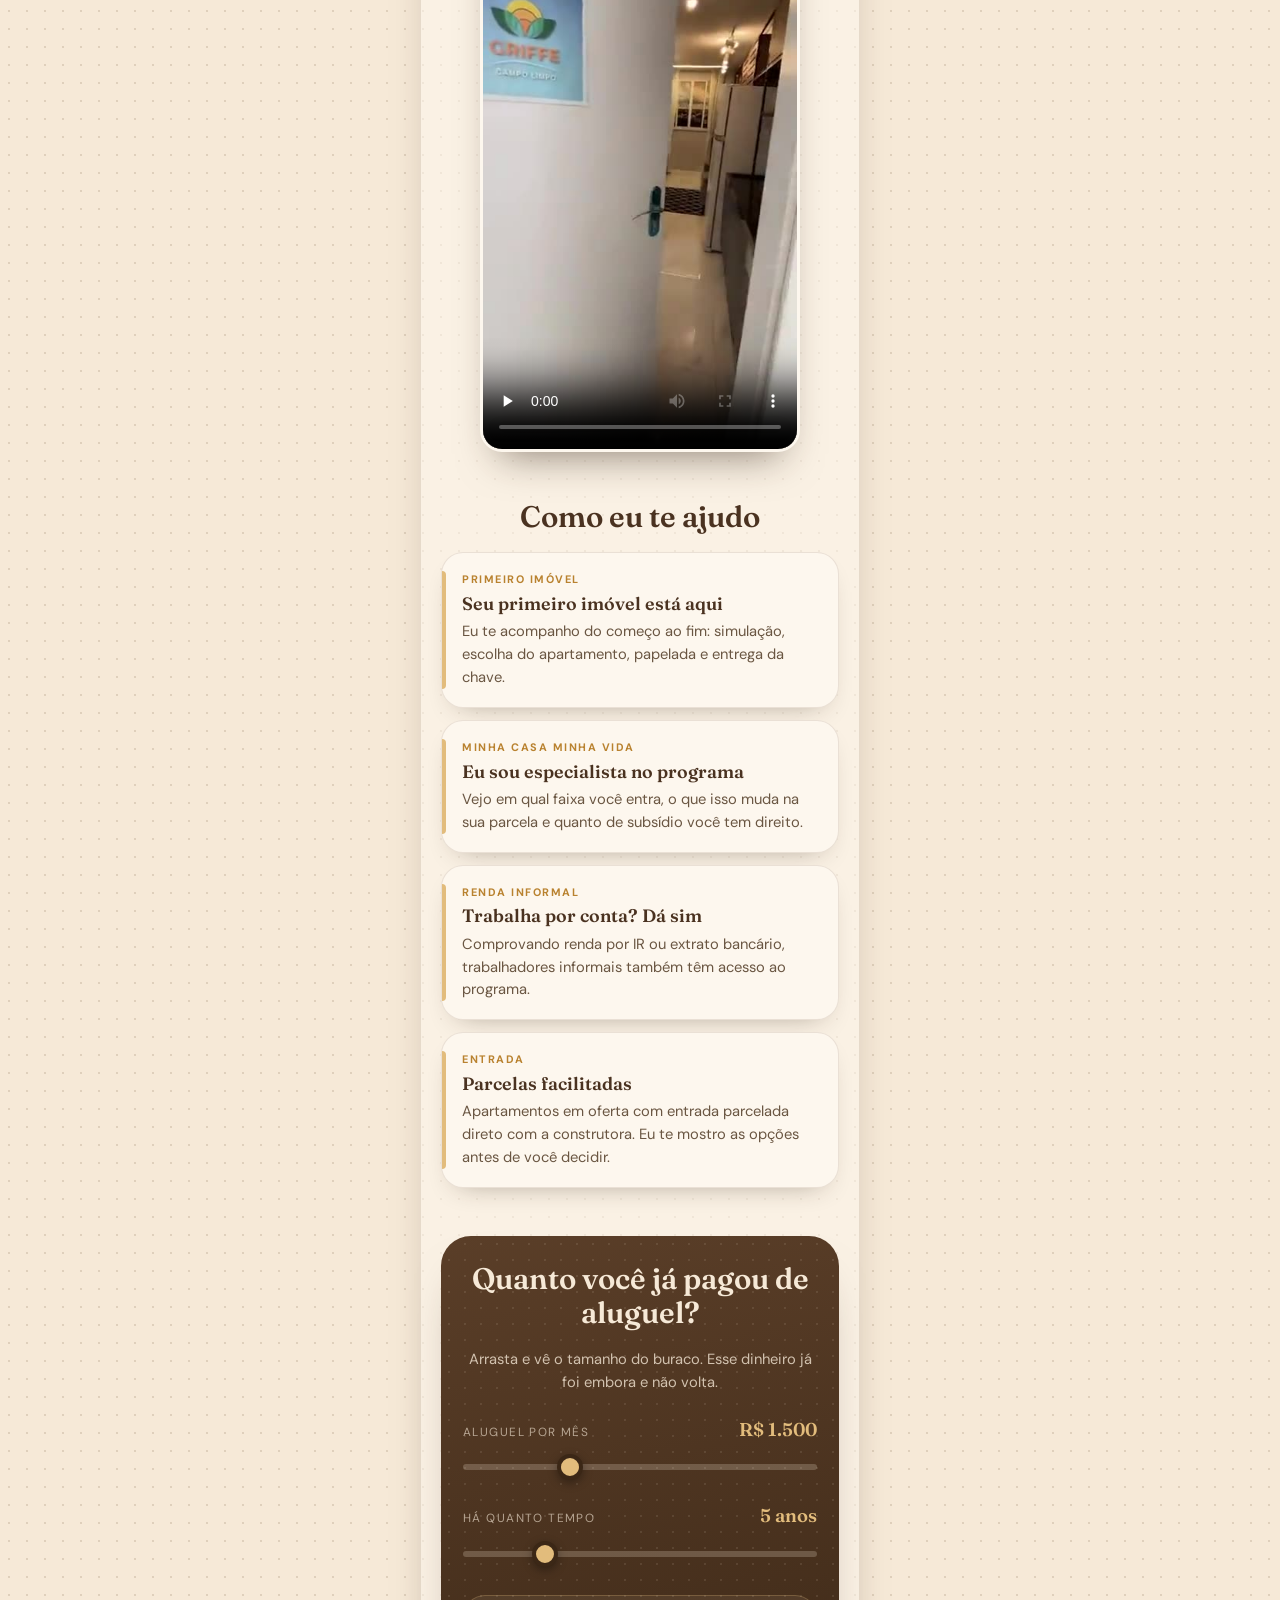
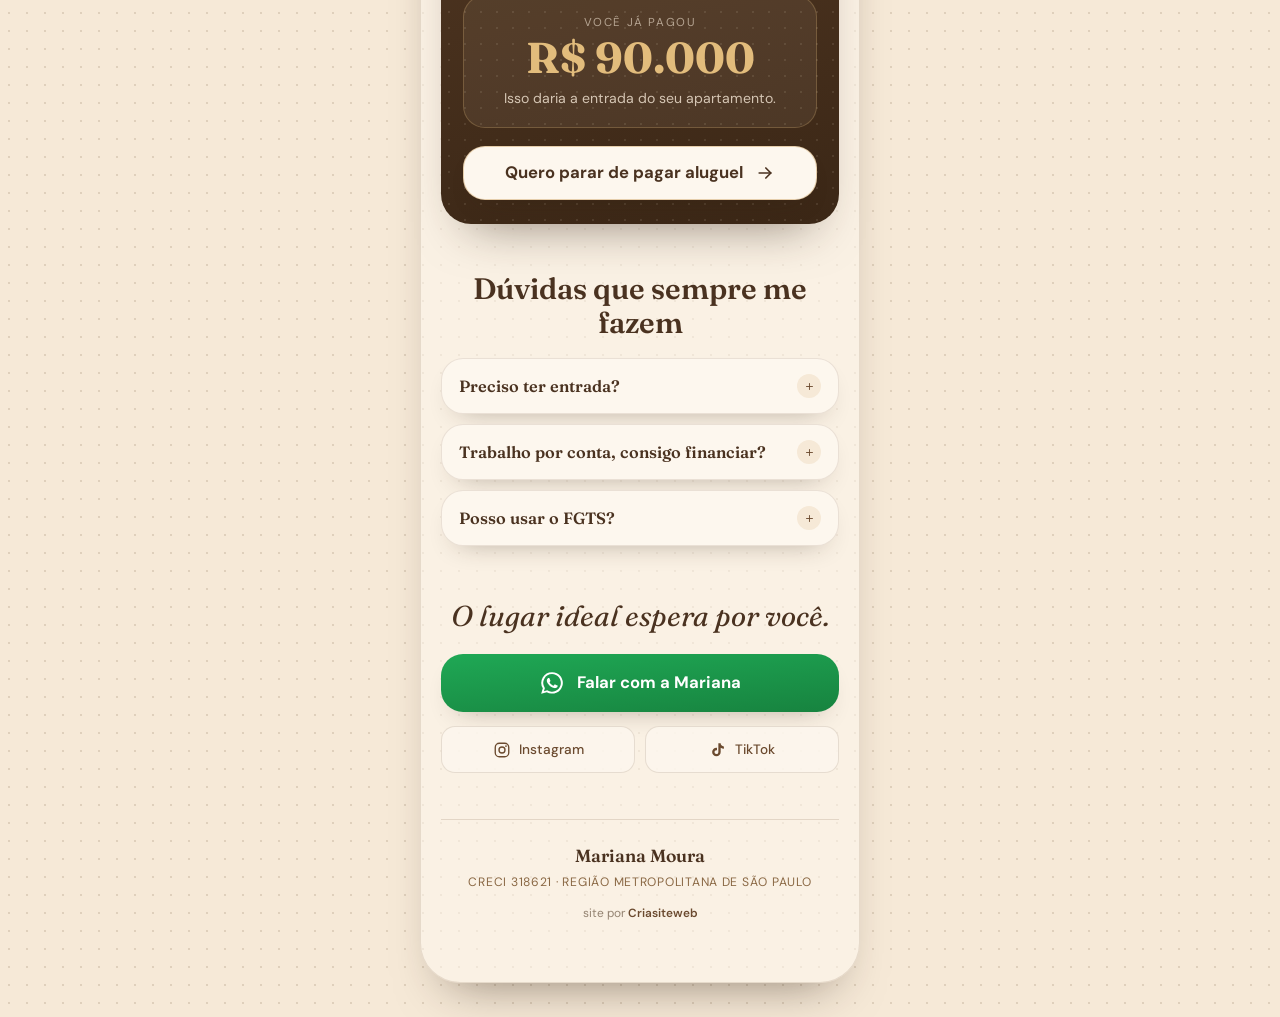
==== commit 6e90262c: "Topo do biosite refeito: rosto em moldura contida, acao no topo, carimbo removido" ====
--- a/index.html
+++ b/index.html
@@ -20,7 +20,7 @@
 <link rel="preconnect" href="https://fonts.gstatic.com" crossorigin>
 <link href="https://fonts.googleapis.com/css2?family=Fraunces:ital,opsz,wght@0,9..144,400;0,9..144,600;0,9..144,700;1,9..144,400&family=DM+Sans:opsz,wght@9..40,400;9..40,500;9..40,700&display=swap" rel="stylesheet">
 
-<link rel="stylesheet" href="assets/css/estilo.css?v=15">
+<link rel="stylesheet" href="assets/css/estilo.css?v=17">
 </head>
 <body>
 
@@ -186,7 +186,7 @@
   <span>WhatsApp</span>
 </a>
 
-<script src="assets/js/dados.js?v=15"></script>
-<script src="assets/js/app.js?v=15"></script>
+<script src="assets/js/dados.js?v=17"></script>
+<script src="assets/js/app.js?v=17"></script>
 </body>
 </html>
--- a/assets/css/estilo.css
+++ b/assets/css/estilo.css
@@ -306,33 +306,33 @@
 .mural__seta{
   position: absolute;
   top: 50%;
-  z-index: 3;
+  z-index: 4;
   transform: translateY(-50%);
-  width: 42px;
-  height: 42px;
+  width: 48px;
+  height: 48px;
   display: grid;
   place-items: center;
   padding: 0;
-  border: 1px solid rgba(185,130,47,.4);
+  border: 2px solid var(--creme);
   border-radius: 50%;
-  background: var(--creme);
-  color: var(--cafe);
-  box-shadow: 0 10px 22px -10px rgba(46,30,16,.55);
+  background: var(--cafe);
+  color: var(--creme);
+  box-shadow: 0 8px 20px -6px rgba(46,30,16,.75);
   cursor: pointer;
   transition: opacity .25s ease, transform .18s ease;
 }
-.mural__seta svg{ width: 21px; height: 21px; }
-.mural__seta:active{ transform: translateY(-50%) scale(.92); }
-.mural__seta--esq{ left: -4px; }
-.mural__seta--dir{ right: -4px; }
-.mural__seta--off{ opacity: .25; pointer-events: none; }
+.mural__seta svg{ width: 24px; height: 24px; }
+.mural__seta:active{ transform: translateY(-50%) scale(.9); }
+.mural__seta--esq{ left: 8px; }
+.mural__seta--dir{ right: 8px; }
+.mural__seta--off{ opacity: .35; pointer-events: none; }
 
 .mural__janela{
   overflow-x: auto;
   overflow-y: hidden;
   -webkit-overflow-scrolling: touch;
   overscroll-behavior-x: contain;
-  scroll-snap-type: x mandatory;
+  scroll-snap-type: x proximity;
   scroll-padding-left: 20px;
   scrollbar-width: none;
   margin: 0 -20px;      /* anula o respiro da coluna: as fotos vão de borda a borda */
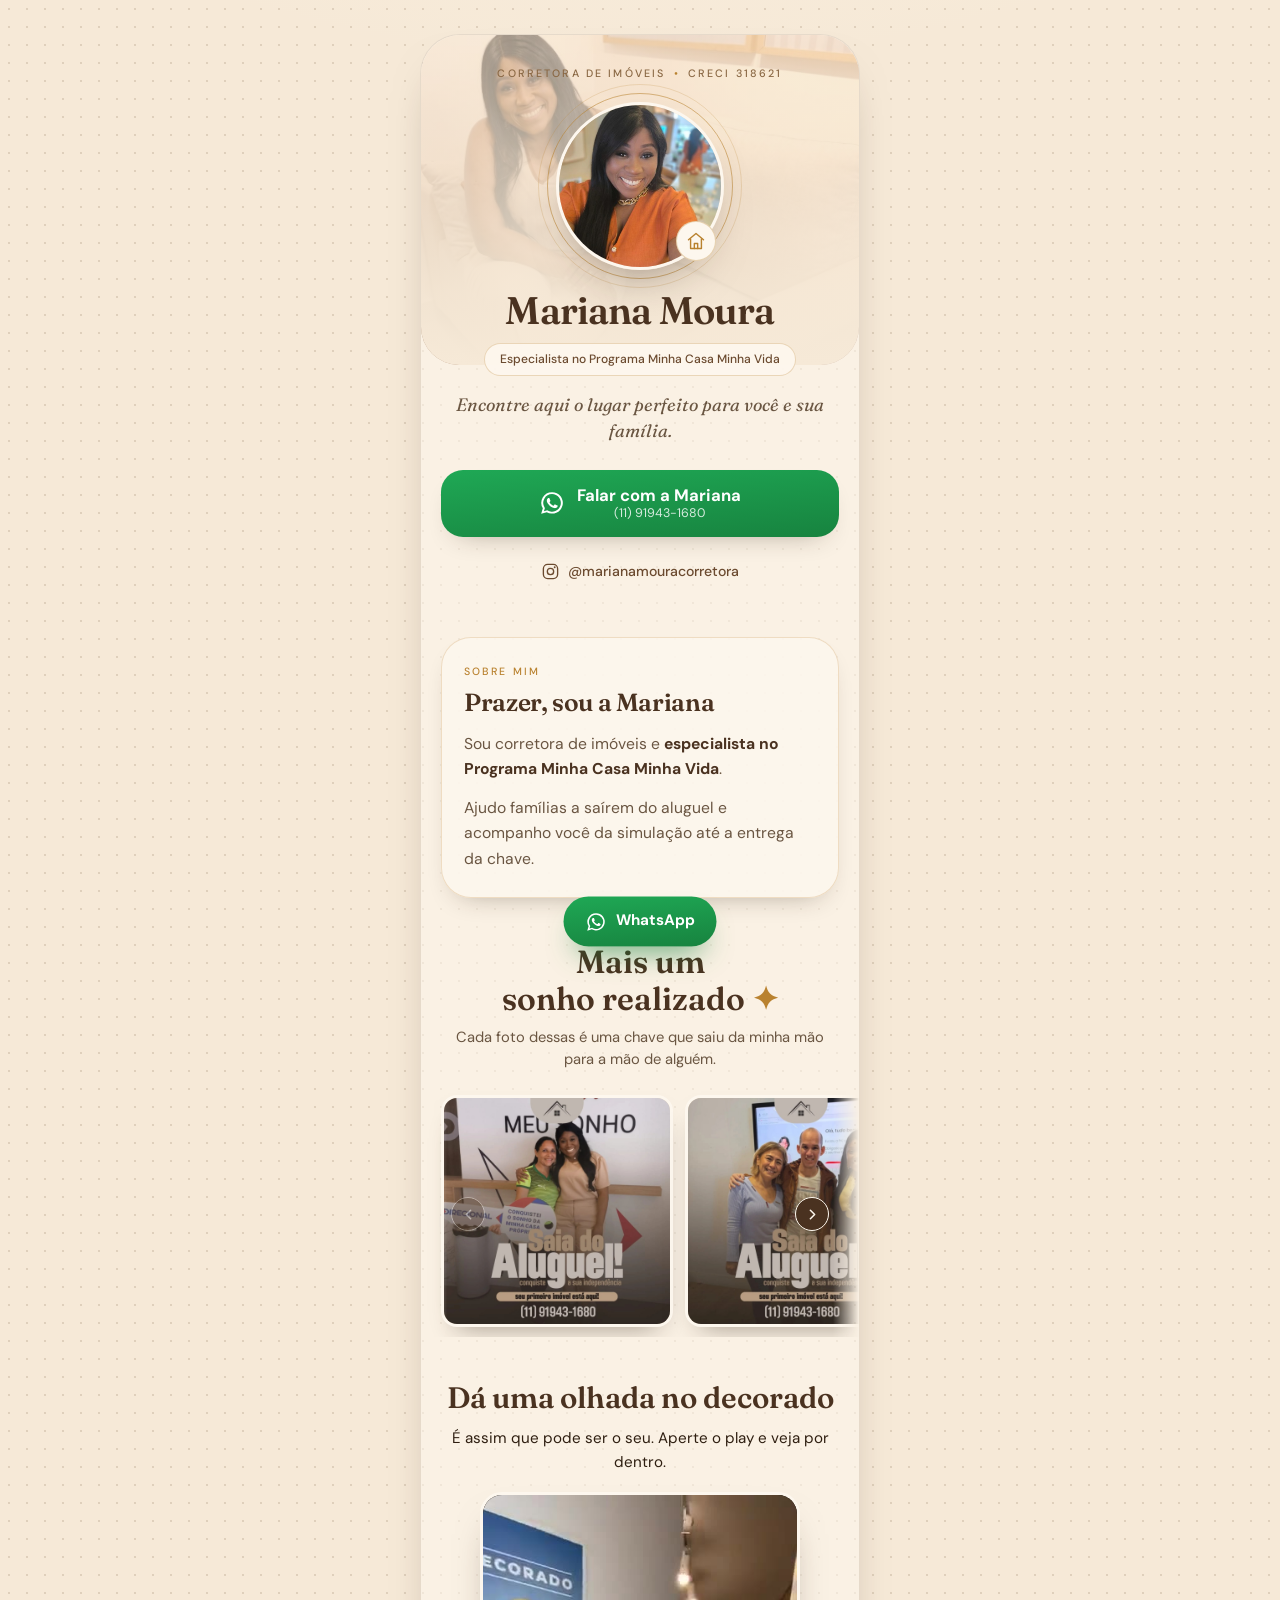
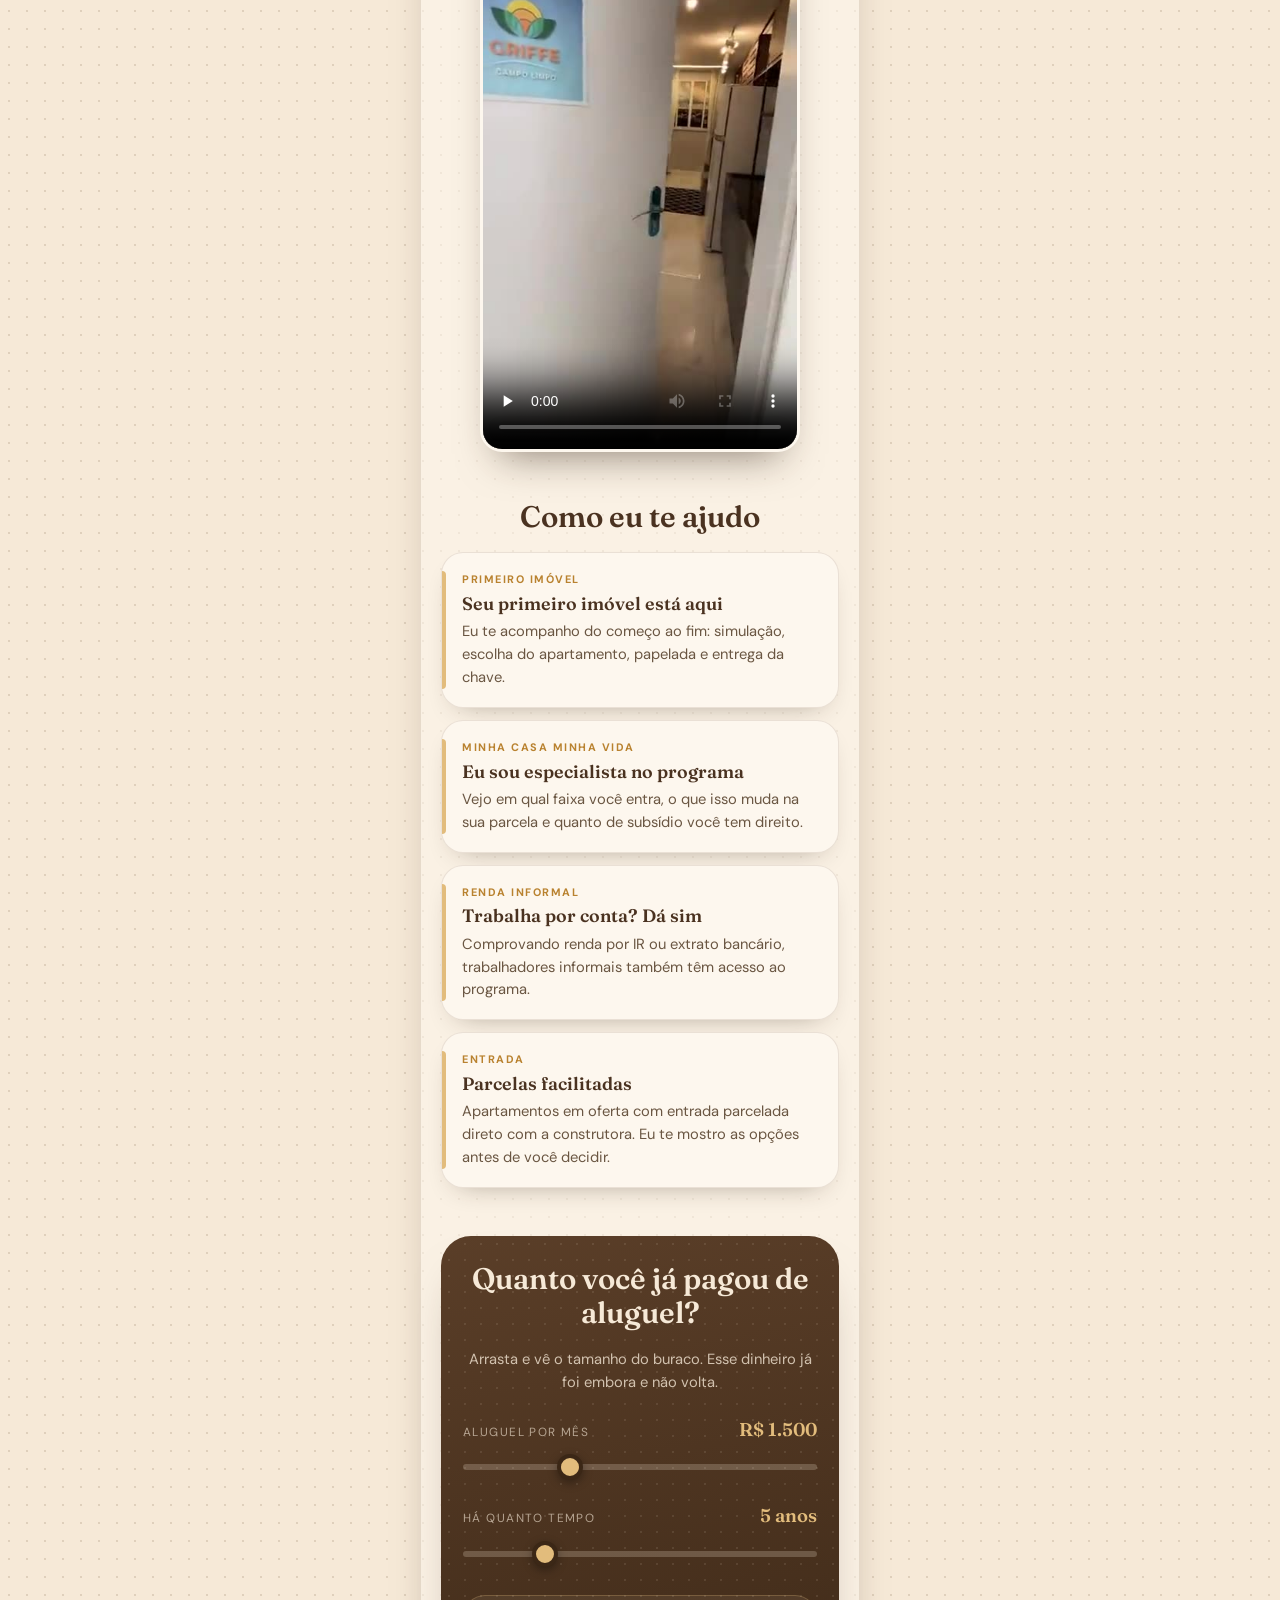
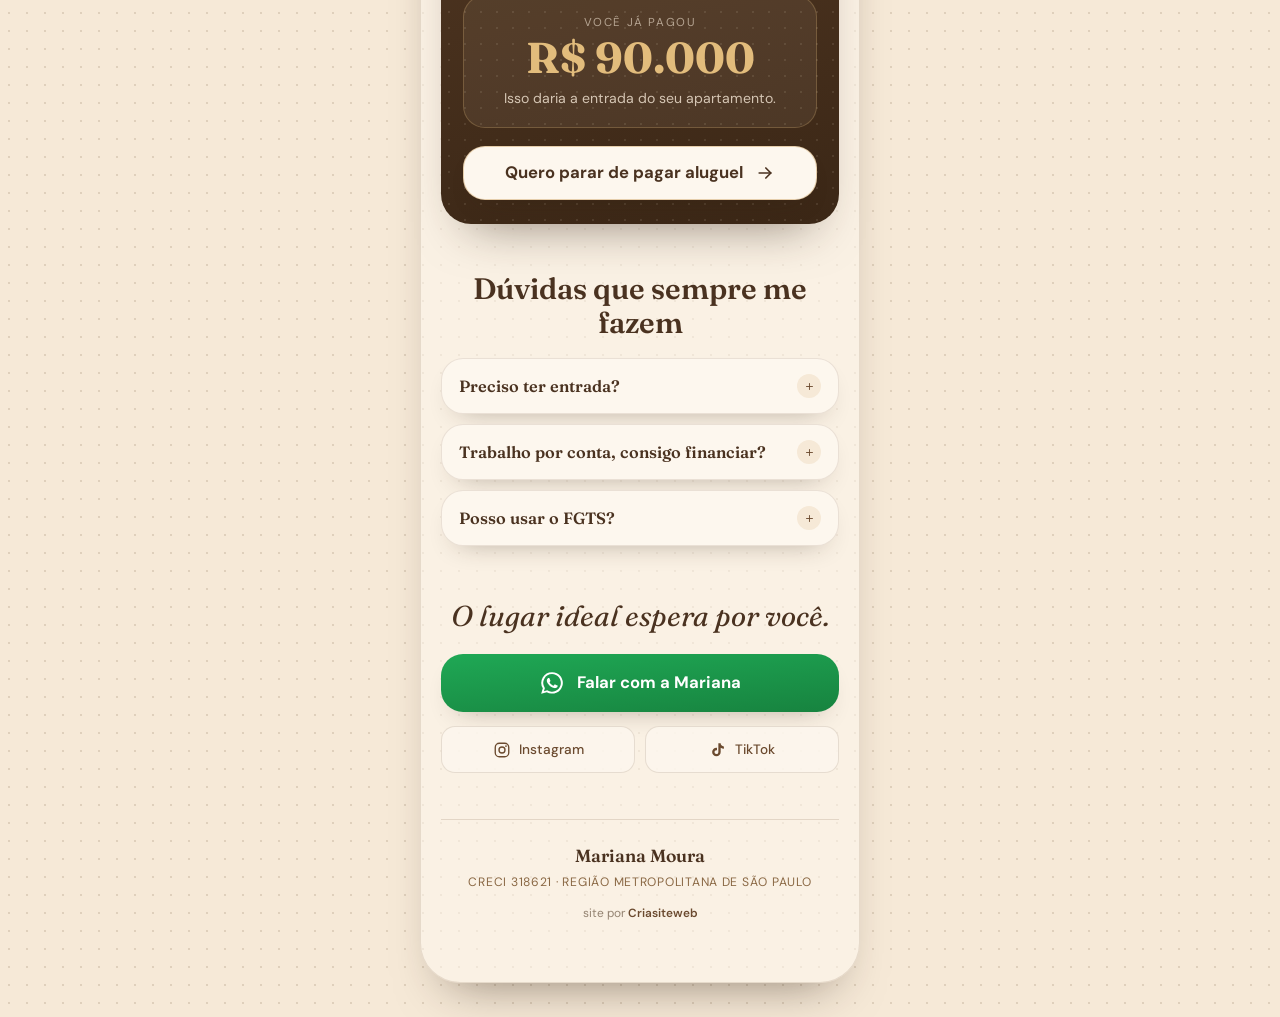
==== commit 8a855ffe: "Topo do biosite refeito: rosto em moldura contida, acao no topo, carimbo removido" ====
--- a/index.html
+++ b/index.html
@@ -20,7 +20,7 @@
 <link rel="preconnect" href="https://fonts.gstatic.com" crossorigin>
 <link href="https://fonts.googleapis.com/css2?family=Fraunces:ital,opsz,wght@0,9..144,400;0,9..144,600;0,9..144,700;1,9..144,400&family=DM+Sans:opsz,wght@9..40,400;9..40,500;9..40,700&display=swap" rel="stylesheet">
 
-<link rel="stylesheet" href="assets/css/estilo.css?v=17">
+<link rel="stylesheet" href="assets/css/estilo.css?v=18">
 </head>
 <body>
 
@@ -186,7 +186,7 @@
   <span>WhatsApp</span>
 </a>
 
-<script src="assets/js/dados.js?v=17"></script>
-<script src="assets/js/app.js?v=17"></script>
+<script src="assets/js/dados.js?v=18"></script>
+<script src="assets/js/app.js?v=18"></script>
 </body>
 </html>
--- a/assets/css/estilo.css
+++ b/assets/css/estilo.css
@@ -308,12 +308,12 @@
   top: 50%;
   z-index: 4;
   transform: translateY(-50%);
-  width: 48px;
-  height: 48px;
+  width: 34px;
+  height: 34px;
   display: grid;
   place-items: center;
   padding: 0;
-  border: 2px solid var(--creme);
+  border: 1.5px solid var(--creme);
   border-radius: 50%;
   background: var(--cafe);
   color: var(--creme);
@@ -321,10 +321,10 @@
   cursor: pointer;
   transition: opacity .25s ease, transform .18s ease;
 }
-.mural__seta svg{ width: 24px; height: 24px; }
+.mural__seta svg{ width: 17px; height: 17px; }
 .mural__seta:active{ transform: translateY(-50%) scale(.9); }
-.mural__seta--esq{ left: 8px; }
-.mural__seta--dir{ right: 8px; }
+.mural__seta--esq{ left: 10px; }
+.mural__seta--dir{ right: 10px; }
 .mural__seta--off{ opacity: .35; pointer-events: none; }
 
 .mural__janela{
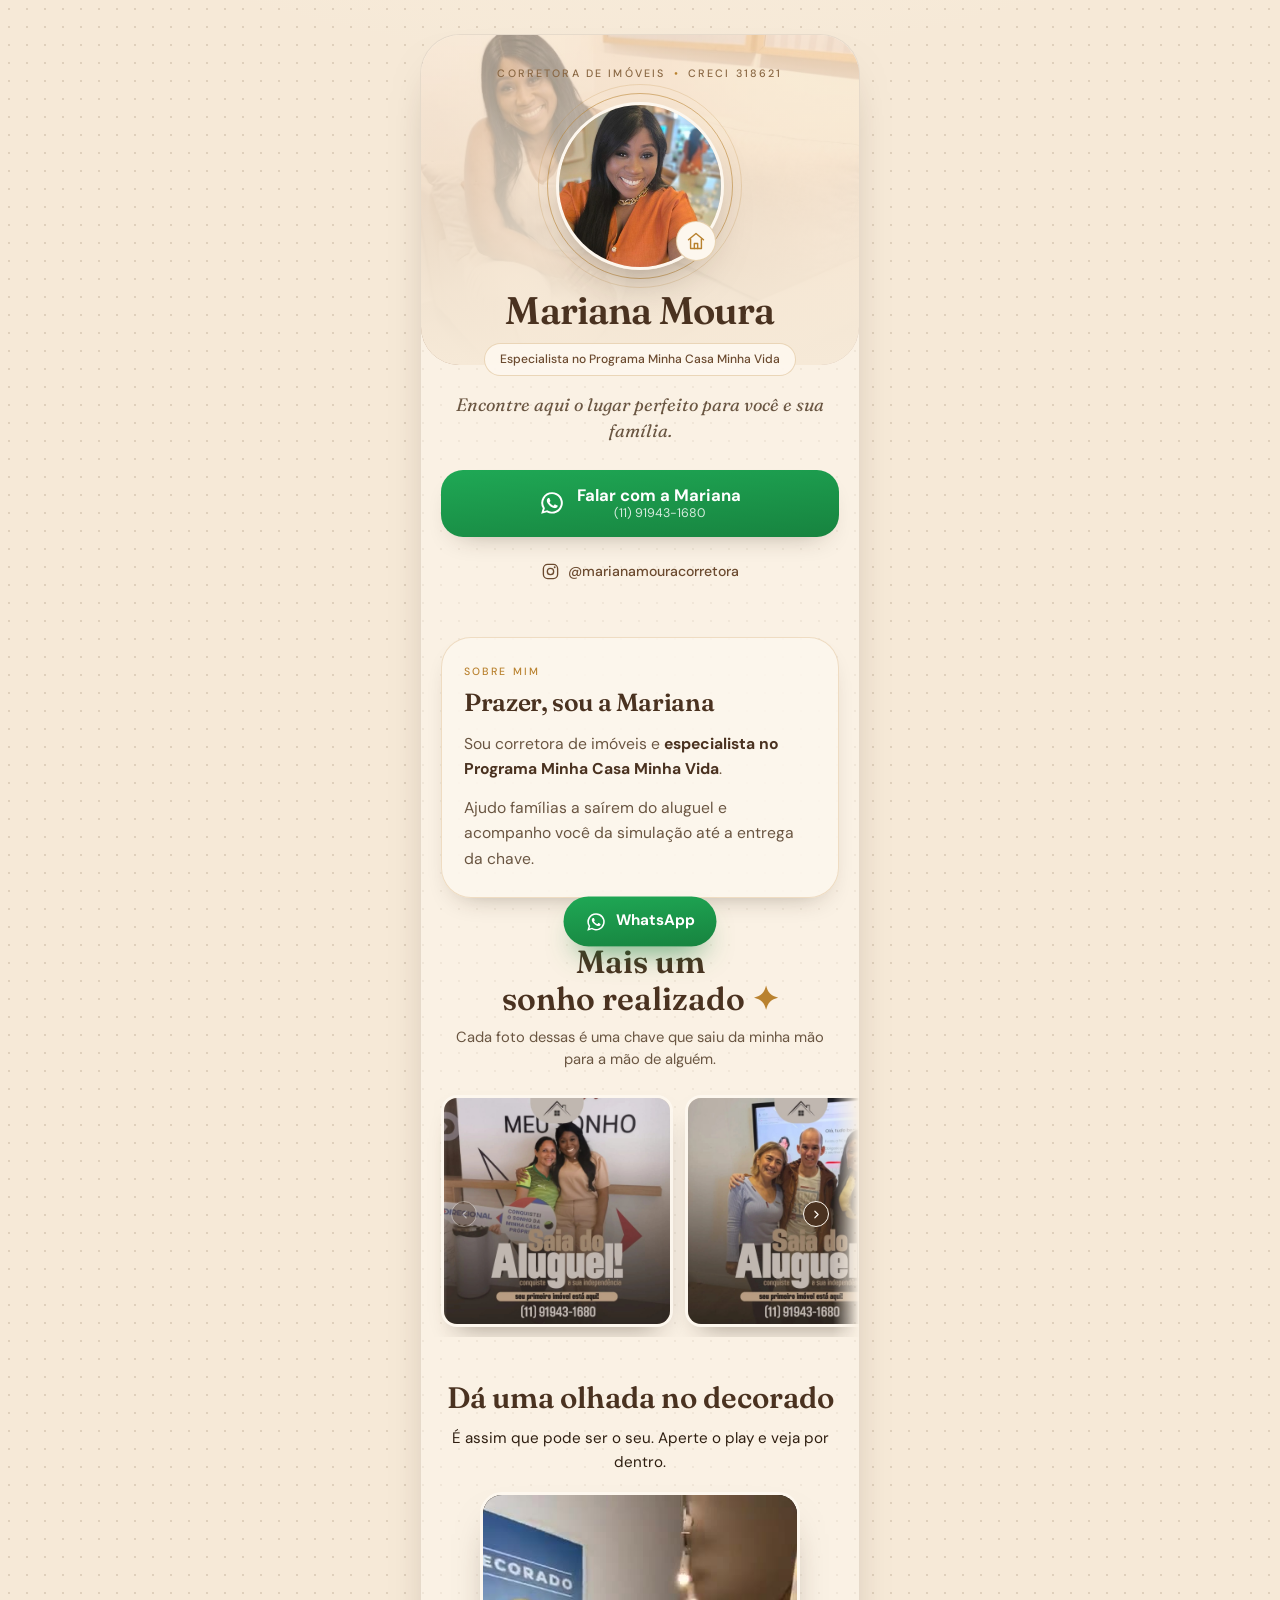
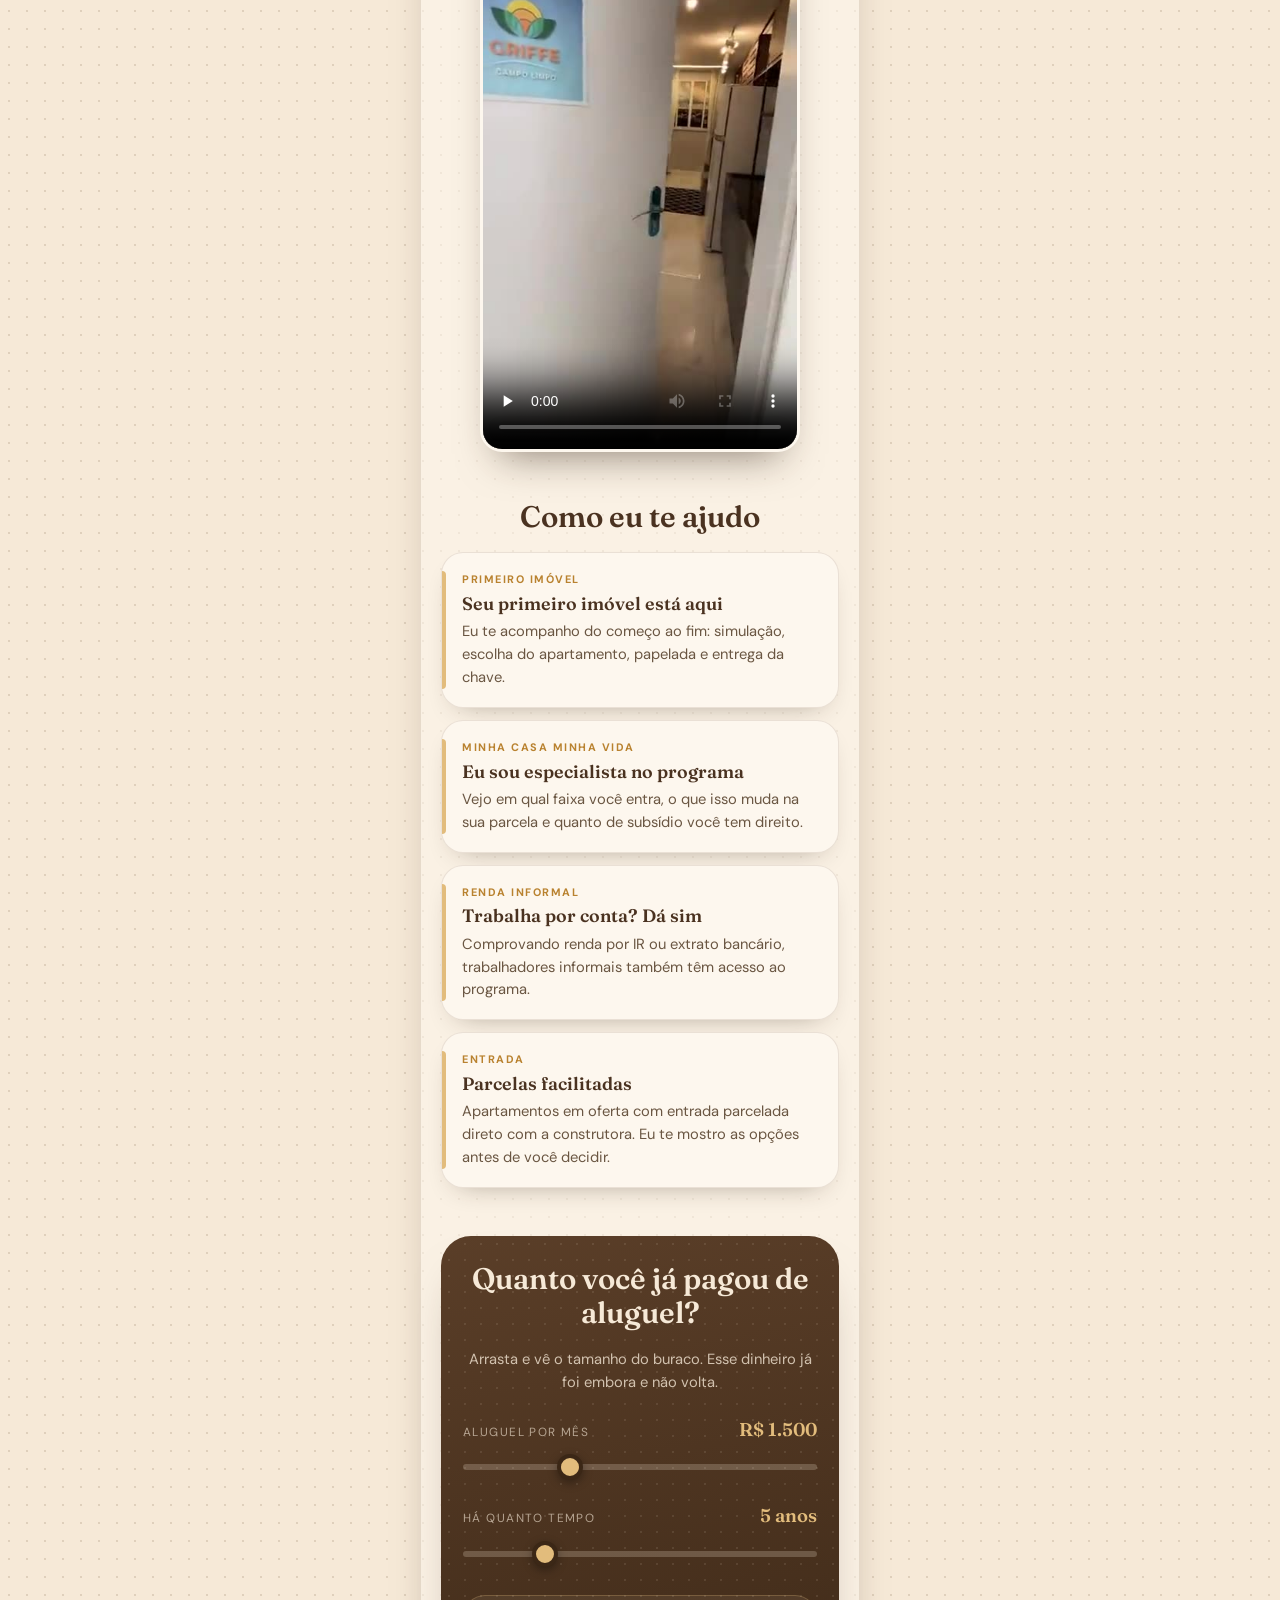
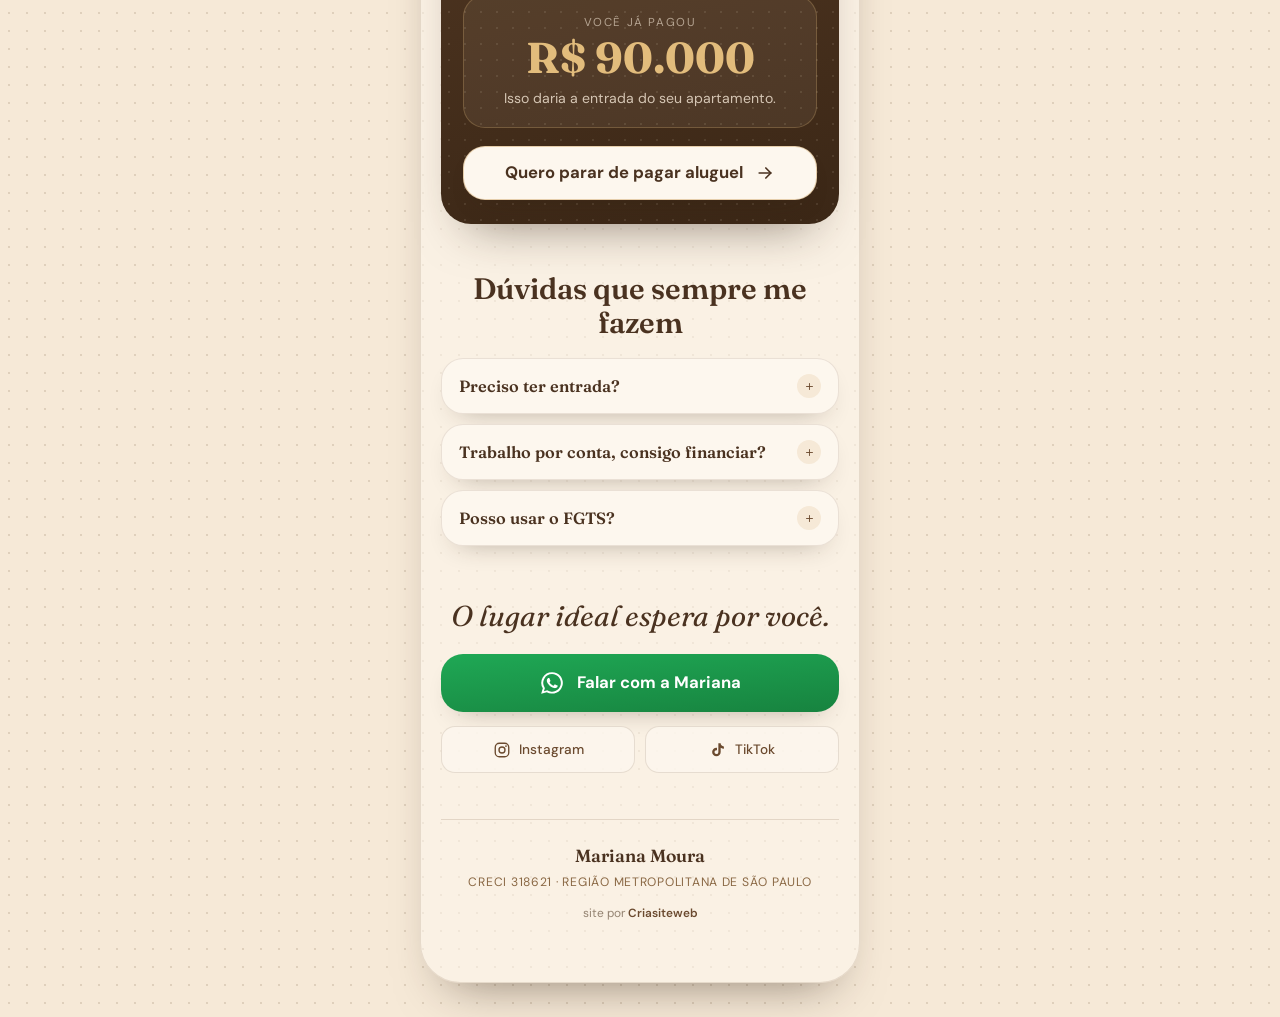
==== commit 2f0885c4: "Topo do biosite refeito: rosto em moldura contida, acao no topo, carimbo removido" ====
--- a/index.html
+++ b/index.html
@@ -20,7 +20,7 @@
 <link rel="preconnect" href="https://fonts.gstatic.com" crossorigin>
 <link href="https://fonts.googleapis.com/css2?family=Fraunces:ital,opsz,wght@0,9..144,400;0,9..144,600;0,9..144,700;1,9..144,400&family=DM+Sans:opsz,wght@9..40,400;9..40,500;9..40,700&display=swap" rel="stylesheet">
 
-<link rel="stylesheet" href="assets/css/estilo.css?v=18">
+<link rel="stylesheet" href="assets/css/estilo.css?v=19">
 </head>
 <body>
 
@@ -186,7 +186,7 @@
   <span>WhatsApp</span>
 </a>
 
-<script src="assets/js/dados.js?v=18"></script>
-<script src="assets/js/app.js?v=18"></script>
+<script src="assets/js/dados.js?v=19"></script>
+<script src="assets/js/app.js?v=19"></script>
 </body>
 </html>
--- a/assets/css/estilo.css
+++ b/assets/css/estilo.css
@@ -308,12 +308,12 @@
   top: 50%;
   z-index: 4;
   transform: translateY(-50%);
-  width: 34px;
-  height: 34px;
+  width: 26px;
+  height: 26px;
   display: grid;
   place-items: center;
   padding: 0;
-  border: 1.5px solid var(--creme);
+  border: 1px solid var(--creme);
   border-radius: 50%;
   background: var(--cafe);
   color: var(--creme);
@@ -321,7 +321,7 @@
   cursor: pointer;
   transition: opacity .25s ease, transform .18s ease;
 }
-.mural__seta svg{ width: 17px; height: 17px; }
+.mural__seta svg{ width: 13px; height: 13px; }
 .mural__seta:active{ transform: translateY(-50%) scale(.9); }
 .mural__seta--esq{ left: 10px; }
 .mural__seta--dir{ right: 10px; }
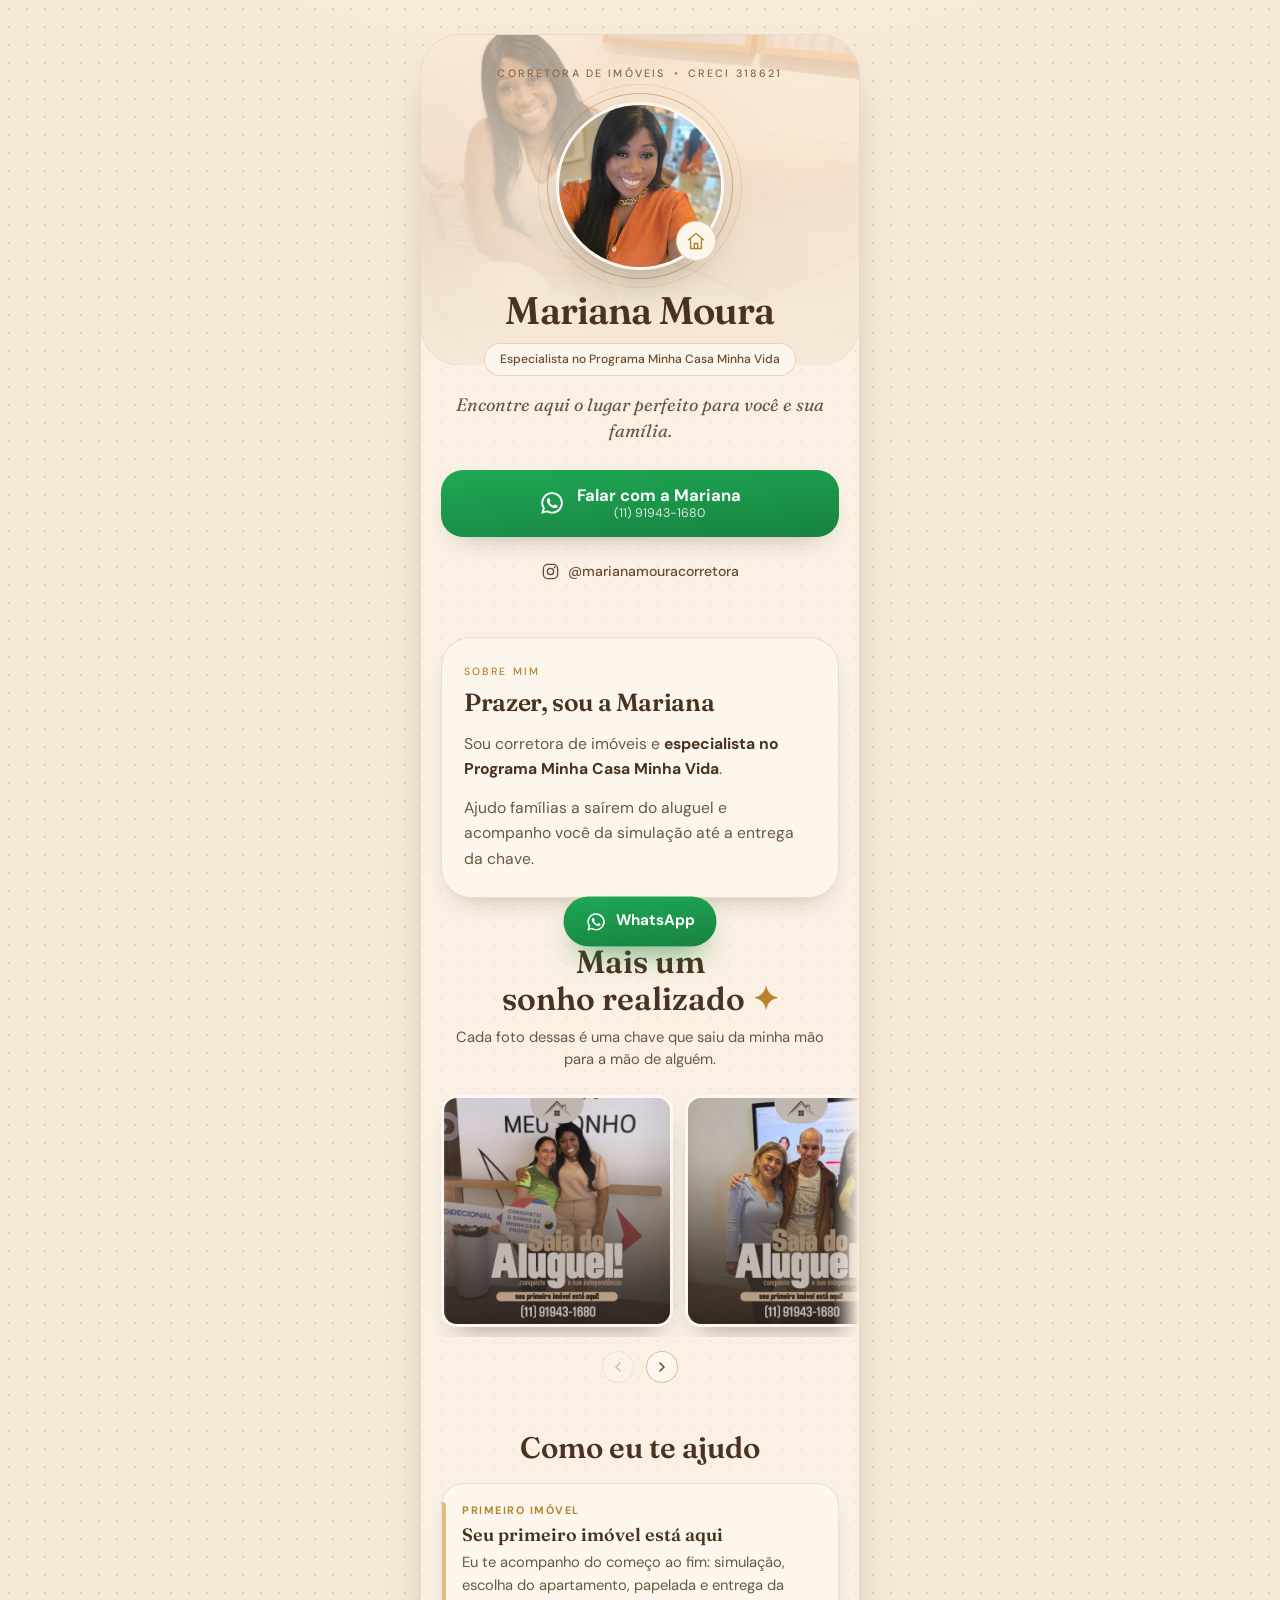
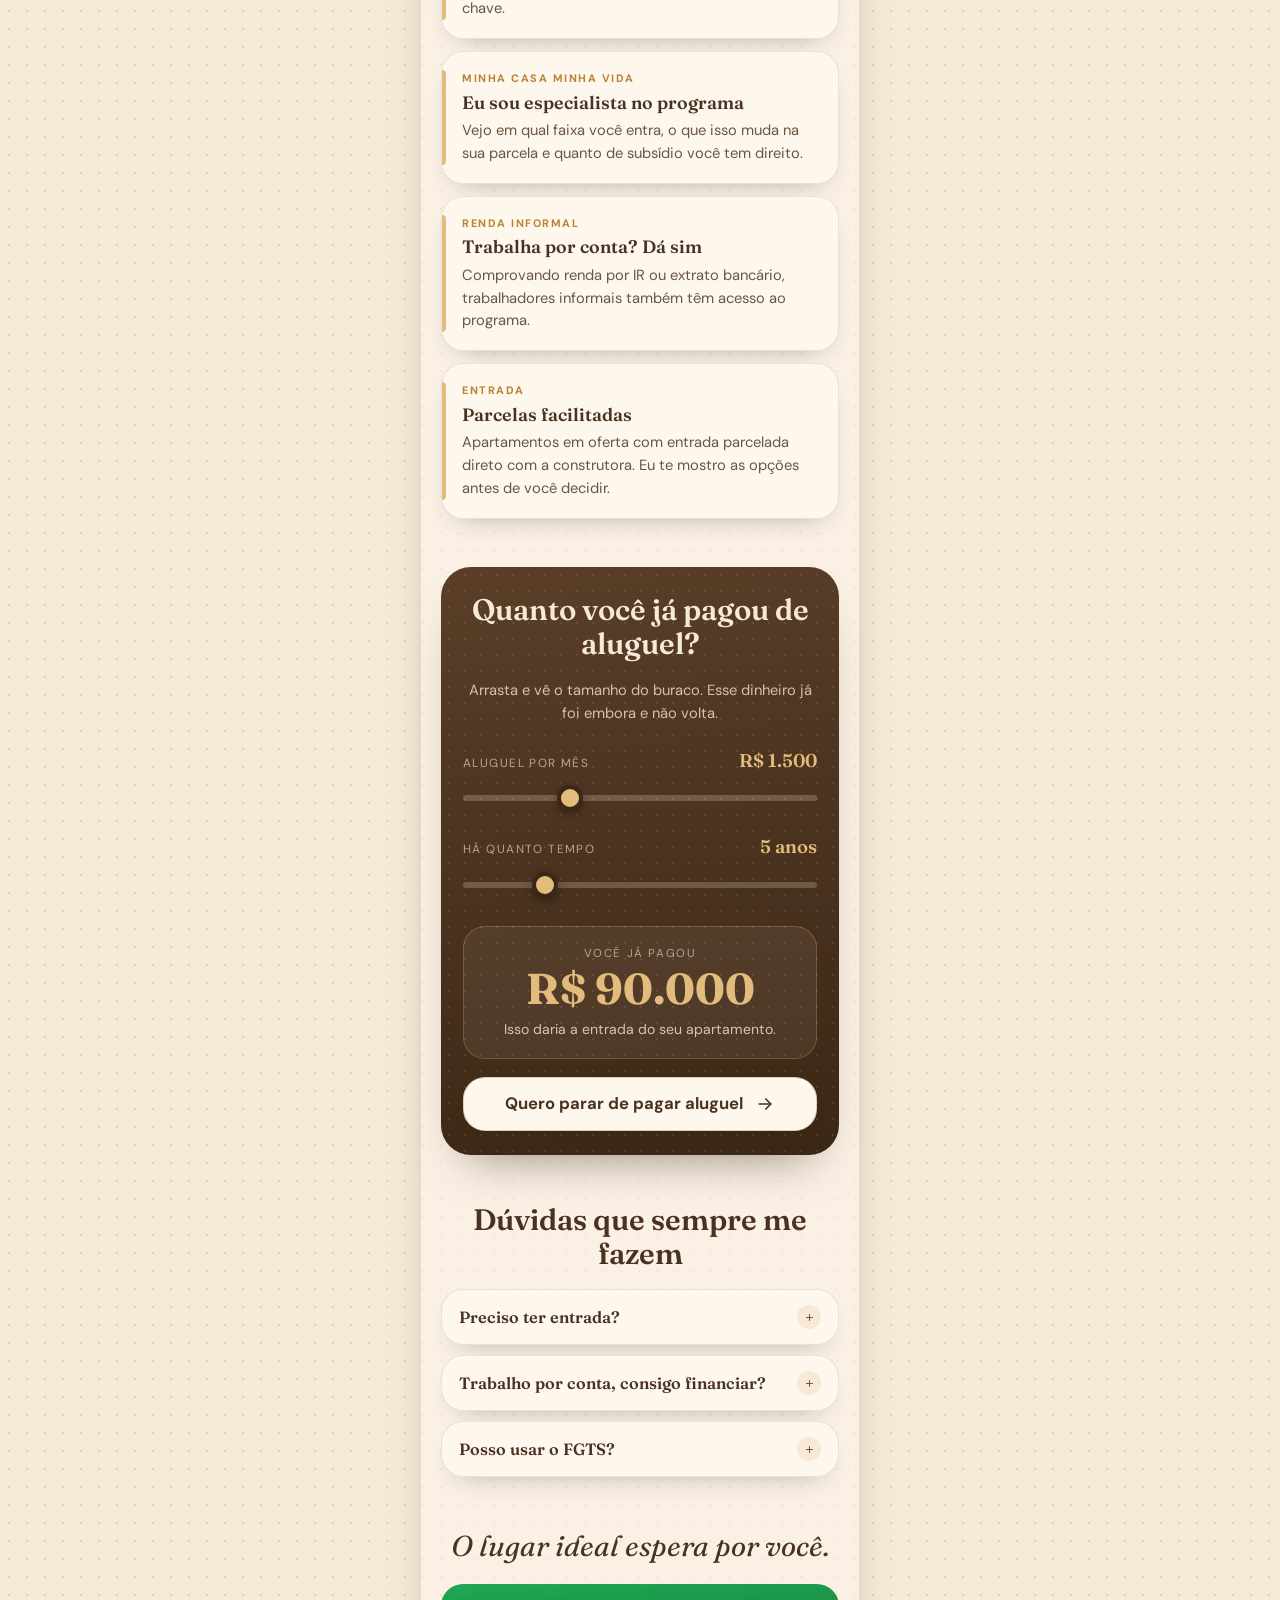
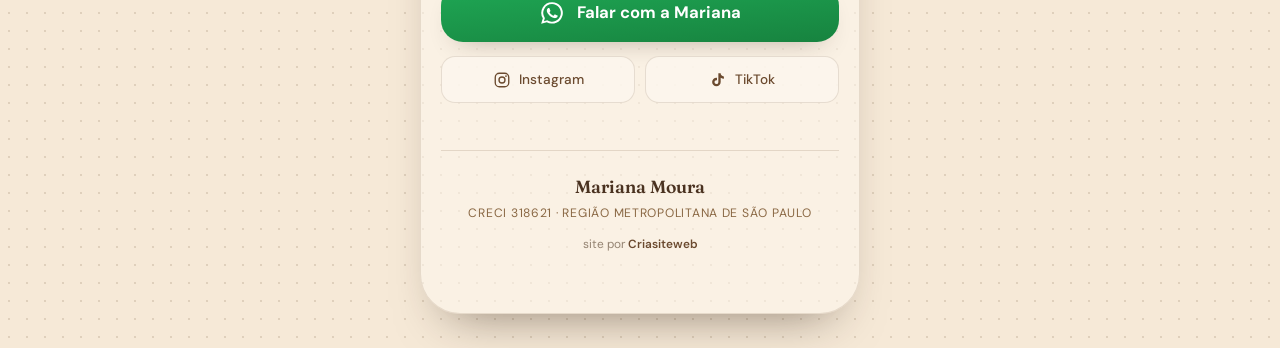
==== commit 5d78dbc2: "Topo do biosite refeito: rosto em moldura contida, acao no topo, carimbo removido" ====
--- a/index.html
+++ b/index.html
@@ -20,7 +20,13 @@
 <link rel="preconnect" href="https://fonts.gstatic.com" crossorigin>
 <link href="https://fonts.googleapis.com/css2?family=Fraunces:ital,opsz,wght@0,9..144,400;0,9..144,600;0,9..144,700;1,9..144,400&family=DM+Sans:opsz,wght@9..40,400;9..40,500;9..40,700&display=swap" rel="stylesheet">
 
-<link rel="stylesheet" href="assets/css/estilo.css?v=19">
+<script>
+/* carimbo que muda a cada 2 minutos: o aparelho nunca fica preso
+   numa aparência antiga, e ainda assim reaproveita o arquivo entre telas */
+document.write('<link rel="stylesheet" href="assets/css/estilo.css?t='
+  + Math.floor(Date.now() / 120000) + '">');
+</script>
+<noscript><link rel="stylesheet" href="assets/css/estilo.css"></noscript>
 </head>
 <body>
 
@@ -83,32 +89,18 @@
     <h2 class="mural__titulo" id="muralTitulo">Mais um sonho realizado <i aria-hidden="true">✦</i></h2>
     <p class="mural__legenda" id="muralLegenda">Cada foto dessas é uma chave que saiu da minha mão para a mão de alguém.</p>
 
-    <div class="mural__palco">
-      <button class="mural__seta mural__seta--esq" id="muralAntes" type="button" aria-label="Ver a foto anterior">
-        <svg viewBox="0 0 24 24" fill="none" stroke="currentColor" stroke-width="2.2" stroke-linecap="round" stroke-linejoin="round" aria-hidden="true"><path d="m15 18-6-6 6-6"/></svg>
-      </button>
-
-      <div class="mural__janela">
+    <div class="mural__janela">
         <div class="trilho" id="trilho" role="list" aria-label="Fotos de entregas de chave"></div>
       </div>
 
-      <button class="mural__seta mural__seta--dir" id="muralDepois" type="button" aria-label="Ver a próxima foto">
-        <svg viewBox="0 0 24 24" fill="none" stroke="currentColor" stroke-width="2.2" stroke-linecap="round" stroke-linejoin="round" aria-hidden="true"><path d="m9 18 6-6-6-6"/></svg>
-      </button>
-    </div>
-  </section>
-
-  <!-- ============ 3b. VÍDEO DO DECORADO ============ -->
-  <section class="video bloco" data-revela aria-labelledby="videoTitulo">
-    <h2 class="secao__titulo" id="videoTitulo">Dá uma olhada no decorado</h2>
-    <p class="video__legenda" id="videoLegenda">É assim que pode ser o seu. Aperte o play e veja por dentro.</p>
-    <div class="video__moldura">
-      <video id="videoDecorado" controls playsinline preload="none"
-             poster="assets/img/decorado-capa.jpg" aria-label="Vídeo do apartamento decorado">
-        <source src="assets/video/decorado.mp4" type="video/mp4" />
-        Seu navegador não consegue mostrar o vídeo.
-      </video>
-    </div>
+      <div class="mural__setas">
+        <button class="mural__seta" id="muralAntes" type="button" aria-label="Ver a foto anterior">
+          <svg viewBox="0 0 24 24" fill="none" stroke="currentColor" stroke-width="2.4" stroke-linecap="round" stroke-linejoin="round" aria-hidden="true"><path d="m15 18-6-6 6-6"/></svg>
+        </button>
+        <button class="mural__seta" id="muralDepois" type="button" aria-label="Ver a próxima foto">
+          <svg viewBox="0 0 24 24" fill="none" stroke="currentColor" stroke-width="2.4" stroke-linecap="round" stroke-linejoin="round" aria-hidden="true"><path d="m9 18 6-6-6-6"/></svg>
+        </button>
+      </div>
   </section>
 
   <!-- ============ 4. COMO EU TE AJUDO ============ -->
@@ -186,7 +178,12 @@
   <span>WhatsApp</span>
 </a>
 
-<script src="assets/js/dados.js?v=19"></script>
-<script src="assets/js/app.js?v=19"></script>
+<script>
+(function(){
+  var t = Math.floor(Date.now() / 120000);
+  document.write('<script src="assets/js/dados.js?t=' + t + '"><\/script>');
+  document.write('<script src="assets/js/app.js?t='   + t + '"><\/script>');
+})();
+</script>
 </body>
 </html>
--- a/assets/css/estilo.css
+++ b/assets/css/estilo.css
@@ -298,34 +298,30 @@
 }
 
 /* trilho que anda sozinho */
-/* palco: a janela das fotos com uma seta de cada lado */
-.mural__palco{
-  position: relative;
-}
-
+/* setas embaixo do mural: nao ficam por cima das fotos */
+.mural__setas{
+  display: flex;
+  justify-content: center;
+  gap: 12px;
+  margin-top: 14px;
+}
 .mural__seta{
-  position: absolute;
-  top: 50%;
-  z-index: 4;
-  transform: translateY(-50%);
-  width: 26px;
-  height: 26px;
+  width: 32px;
+  height: 32px;
   display: grid;
   place-items: center;
   padding: 0;
-  border: 1px solid var(--creme);
+  border: 1px solid rgba(185,130,47,.45);
   border-radius: 50%;
-  background: var(--cafe);
-  color: var(--creme);
-  box-shadow: 0 8px 20px -6px rgba(46,30,16,.75);
+  background: var(--creme);
+  color: var(--marrom);
+  box-shadow: var(--sombra);
   cursor: pointer;
   transition: opacity .25s ease, transform .18s ease;
 }
-.mural__seta svg{ width: 13px; height: 13px; }
-.mural__seta:active{ transform: translateY(-50%) scale(.9); }
-.mural__seta--esq{ left: 10px; }
-.mural__seta--dir{ right: 10px; }
-.mural__seta--off{ opacity: .35; pointer-events: none; }
+.mural__seta svg{ width: 16px; height: 16px; }
+.mural__seta:active{ transform: scale(.9); }
+.mural__seta--off{ opacity: .3; pointer-events: none; }
 
 .mural__janela{
   overflow-x: auto;
--- a/assets/css/estilo.css
+++ b/assets/css/estilo.css
@@ -298,34 +298,30 @@
 }
 
 /* trilho que anda sozinho */
-/* palco: a janela das fotos com uma seta de cada lado */
-.mural__palco{
-  position: relative;
-}
-
+/* setas embaixo do mural: nao ficam por cima das fotos */
+.mural__setas{
+  display: flex;
+  justify-content: center;
+  gap: 12px;
+  margin-top: 14px;
+}
 .mural__seta{
-  position: absolute;
-  top: 50%;
-  z-index: 4;
-  transform: translateY(-50%);
-  width: 26px;
-  height: 26px;
+  width: 32px;
+  height: 32px;
   display: grid;
   place-items: center;
   padding: 0;
-  border: 1px solid var(--creme);
+  border: 1px solid rgba(185,130,47,.45);
   border-radius: 50%;
-  background: var(--cafe);
-  color: var(--creme);
-  box-shadow: 0 8px 20px -6px rgba(46,30,16,.75);
+  background: var(--creme);
+  color: var(--marrom);
+  box-shadow: var(--sombra);
   cursor: pointer;
   transition: opacity .25s ease, transform .18s ease;
 }
-.mural__seta svg{ width: 13px; height: 13px; }
-.mural__seta:active{ transform: translateY(-50%) scale(.9); }
-.mural__seta--esq{ left: 10px; }
-.mural__seta--dir{ right: 10px; }
-.mural__seta--off{ opacity: .35; pointer-events: none; }
+.mural__seta svg{ width: 16px; height: 16px; }
+.mural__seta:active{ transform: scale(.9); }
+.mural__seta--off{ opacity: .3; pointer-events: none; }
 
 .mural__janela{
   overflow-x: auto;
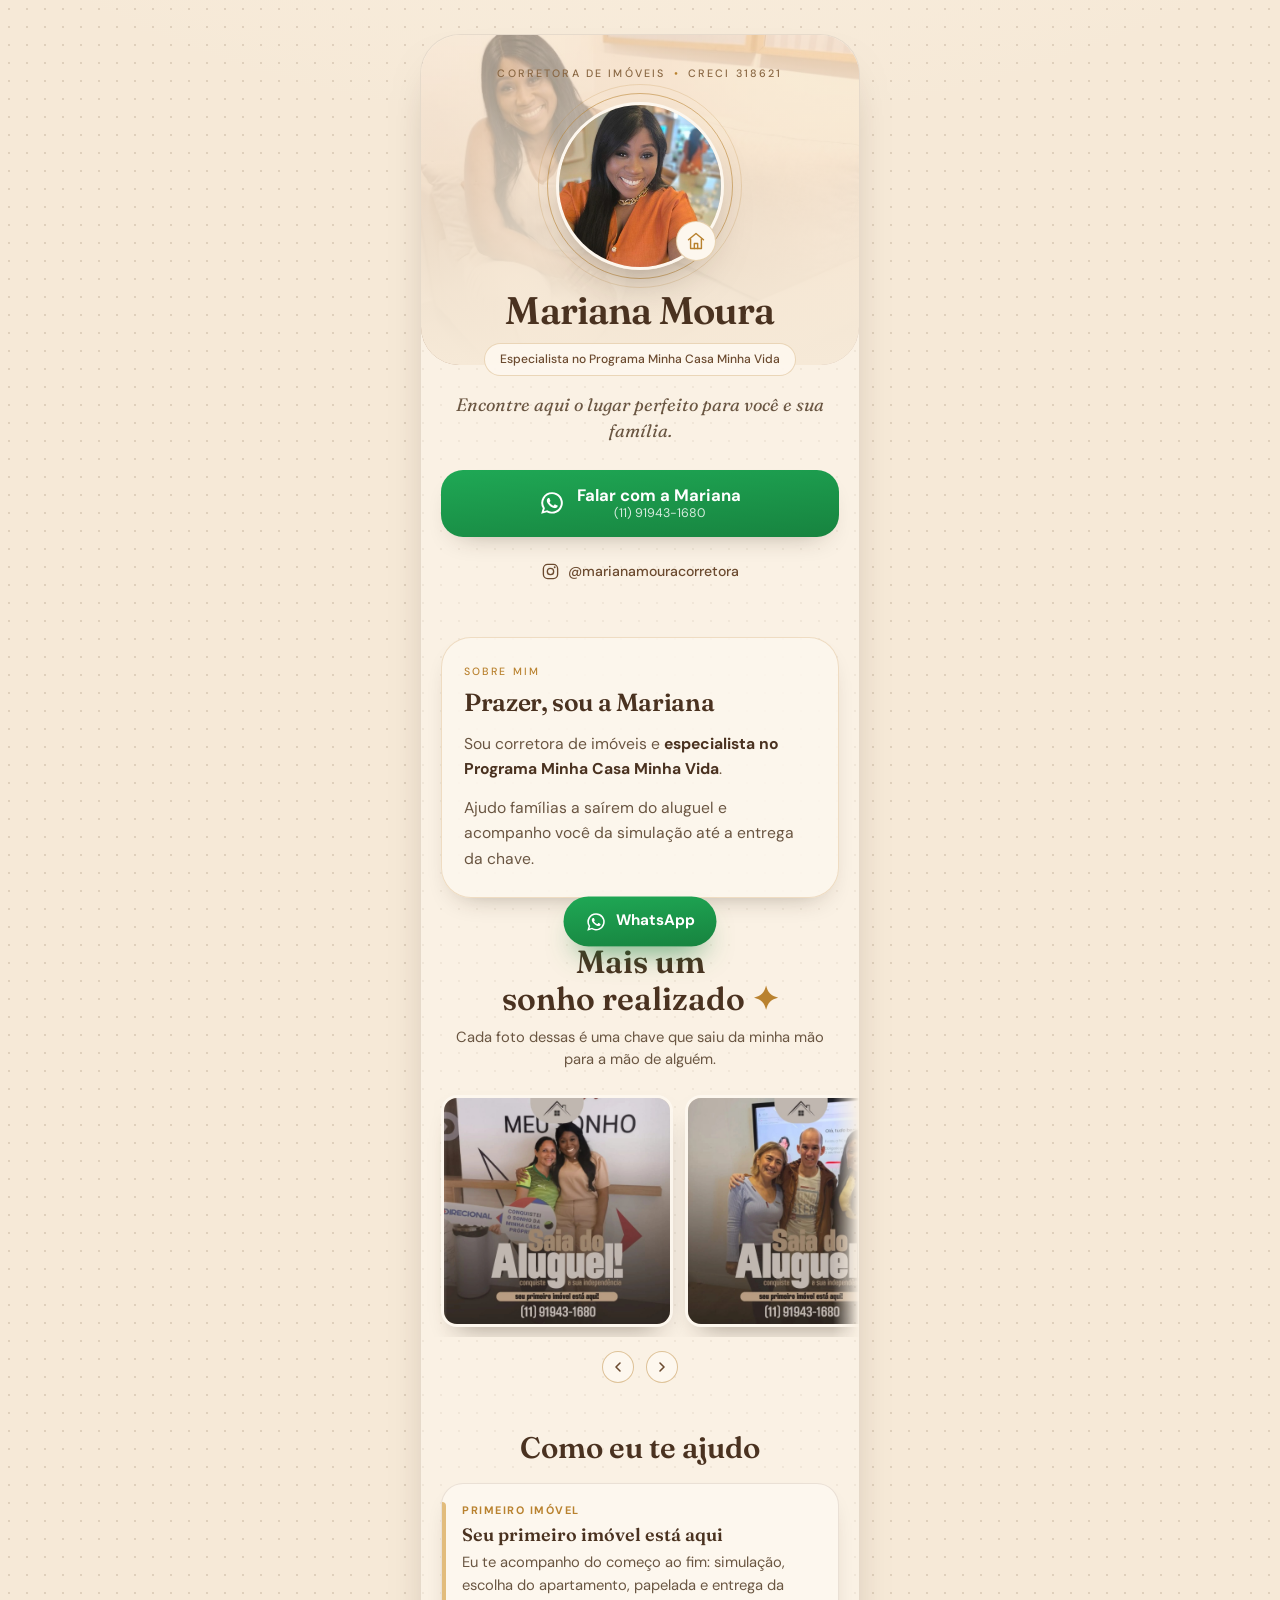
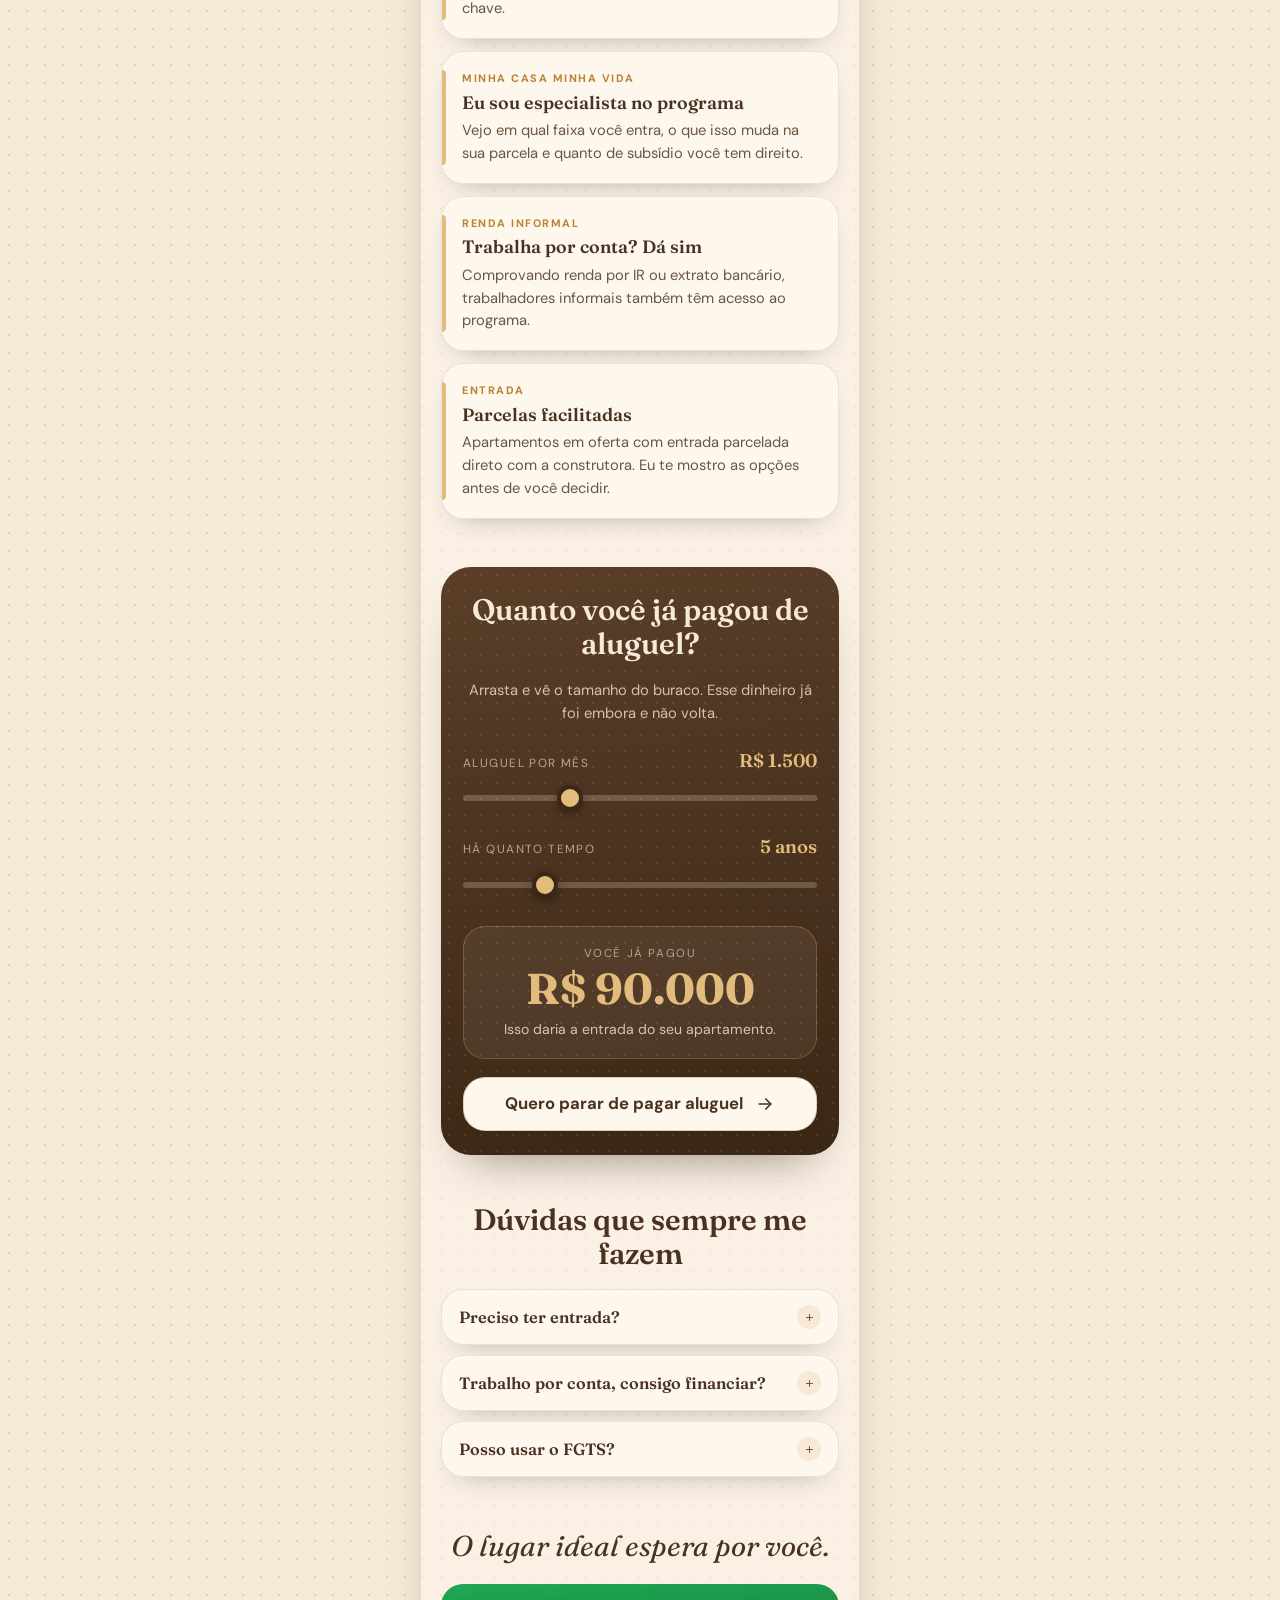
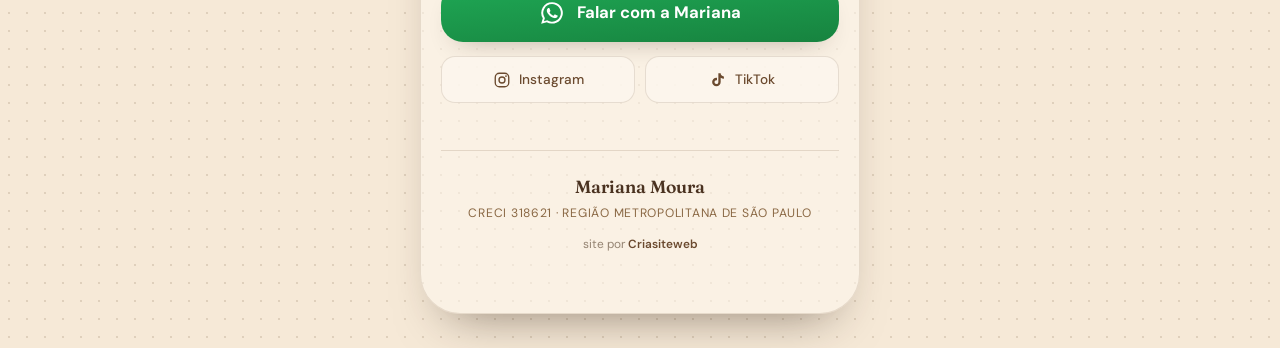
==== commit 61a321ec: "modo previa: acesso de 24h e botoes bloqueados" ====
--- a/index.html
+++ b/index.html
@@ -8,6 +8,7 @@
 <title>Mariana Moura · Corretora de Imóveis</title>
 <meta name="description" content="Mariana Moura, corretora de imóveis e especialista no Programa Minha Casa Minha Vida. Encontre aqui o lugar perfeito para você e sua família.">
 <meta name="theme-color" content="#F6E9D7">
+<meta name="robots" content="noindex,nofollow">
 
 <meta property="og:type" content="website">
 <meta property="og:title" content="Mariana Moura · Corretora de Imóveis">
@@ -27,6 +28,12 @@
   + Math.floor(Date.now() / 120000) + '">');
 </script>
 <noscript><link rel="stylesheet" href="assets/css/estilo.css"></noscript>
+
+<script>
+/* modo previa: prazo de 24h e botoes bloqueados ate a contratacao */
+document.write('<script src="assets/js/previa.js?t='
+  + Math.floor(Date.now() / 120000) + '"><\/script>');
+</script>
 </head>
 <body>
 
--- a/assets/css/estilo.css
+++ b/assets/css/estilo.css
@@ -321,15 +321,12 @@
 }
 .mural__seta svg{ width: 16px; height: 16px; }
 .mural__seta:active{ transform: scale(.9); }
-.mural__seta--off{ opacity: .3; pointer-events: none; }
 
 .mural__janela{
   overflow-x: auto;
   overflow-y: hidden;
   -webkit-overflow-scrolling: touch;
   overscroll-behavior-x: contain;
-  scroll-snap-type: x proximity;
-  scroll-padding-left: 20px;
   scrollbar-width: none;
   margin: 0 -20px;      /* anula o respiro da coluna: as fotos vão de borda a borda */
   padding: 4px 0 10px;
@@ -351,7 +348,6 @@
 /* altura fixa, largura pelo formato natural da foto: nada é espremido */
 .cartao{
   flex: none;
-  scroll-snap-align: start;
   height: 204px;
   margin: 0;
   border-radius: 16px;
--- a/assets/css/estilo.css
+++ b/assets/css/estilo.css
@@ -321,15 +321,12 @@
 }
 .mural__seta svg{ width: 16px; height: 16px; }
 .mural__seta:active{ transform: scale(.9); }
-.mural__seta--off{ opacity: .3; pointer-events: none; }
 
 .mural__janela{
   overflow-x: auto;
   overflow-y: hidden;
   -webkit-overflow-scrolling: touch;
   overscroll-behavior-x: contain;
-  scroll-snap-type: x proximity;
-  scroll-padding-left: 20px;
   scrollbar-width: none;
   margin: 0 -20px;      /* anula o respiro da coluna: as fotos vão de borda a borda */
   padding: 4px 0 10px;
@@ -351,7 +348,6 @@
 /* altura fixa, largura pelo formato natural da foto: nada é espremido */
 .cartao{
   flex: none;
-  scroll-snap-align: start;
   height: 204px;
   margin: 0;
   border-radius: 16px;
